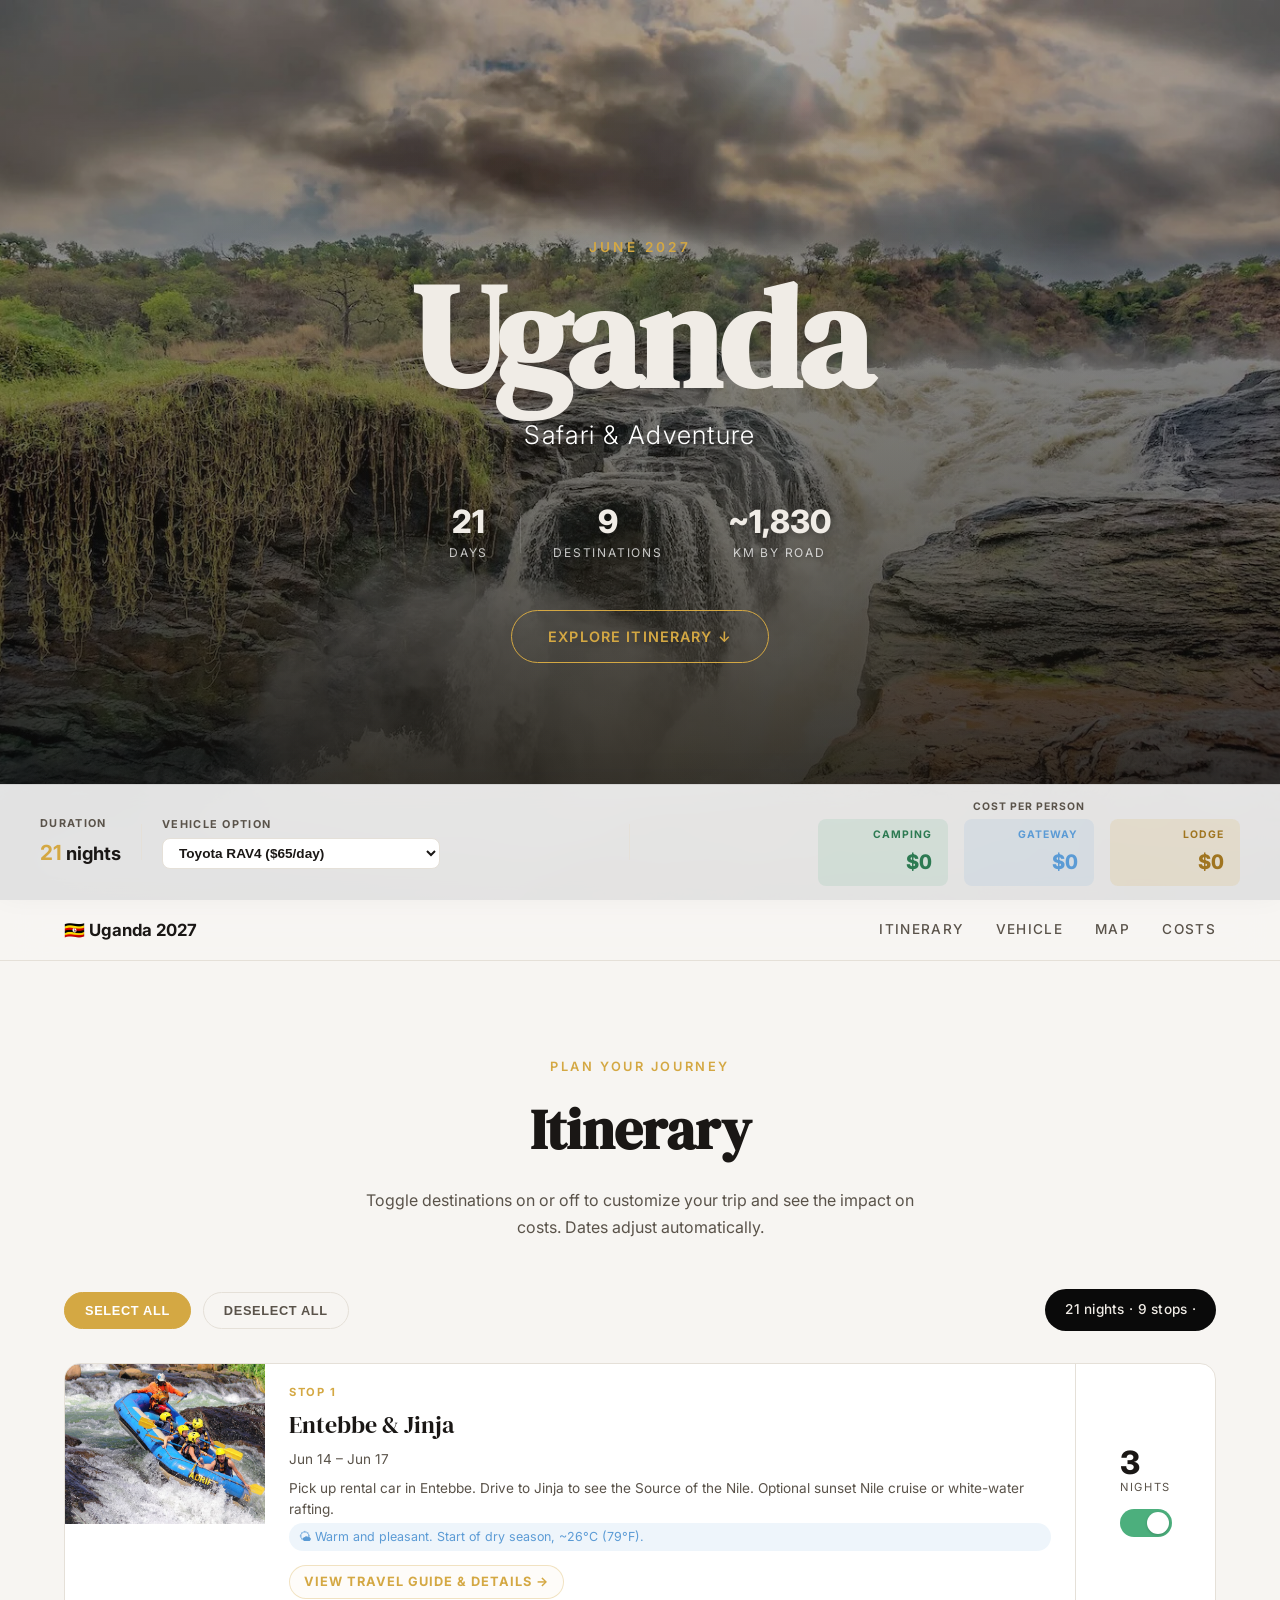
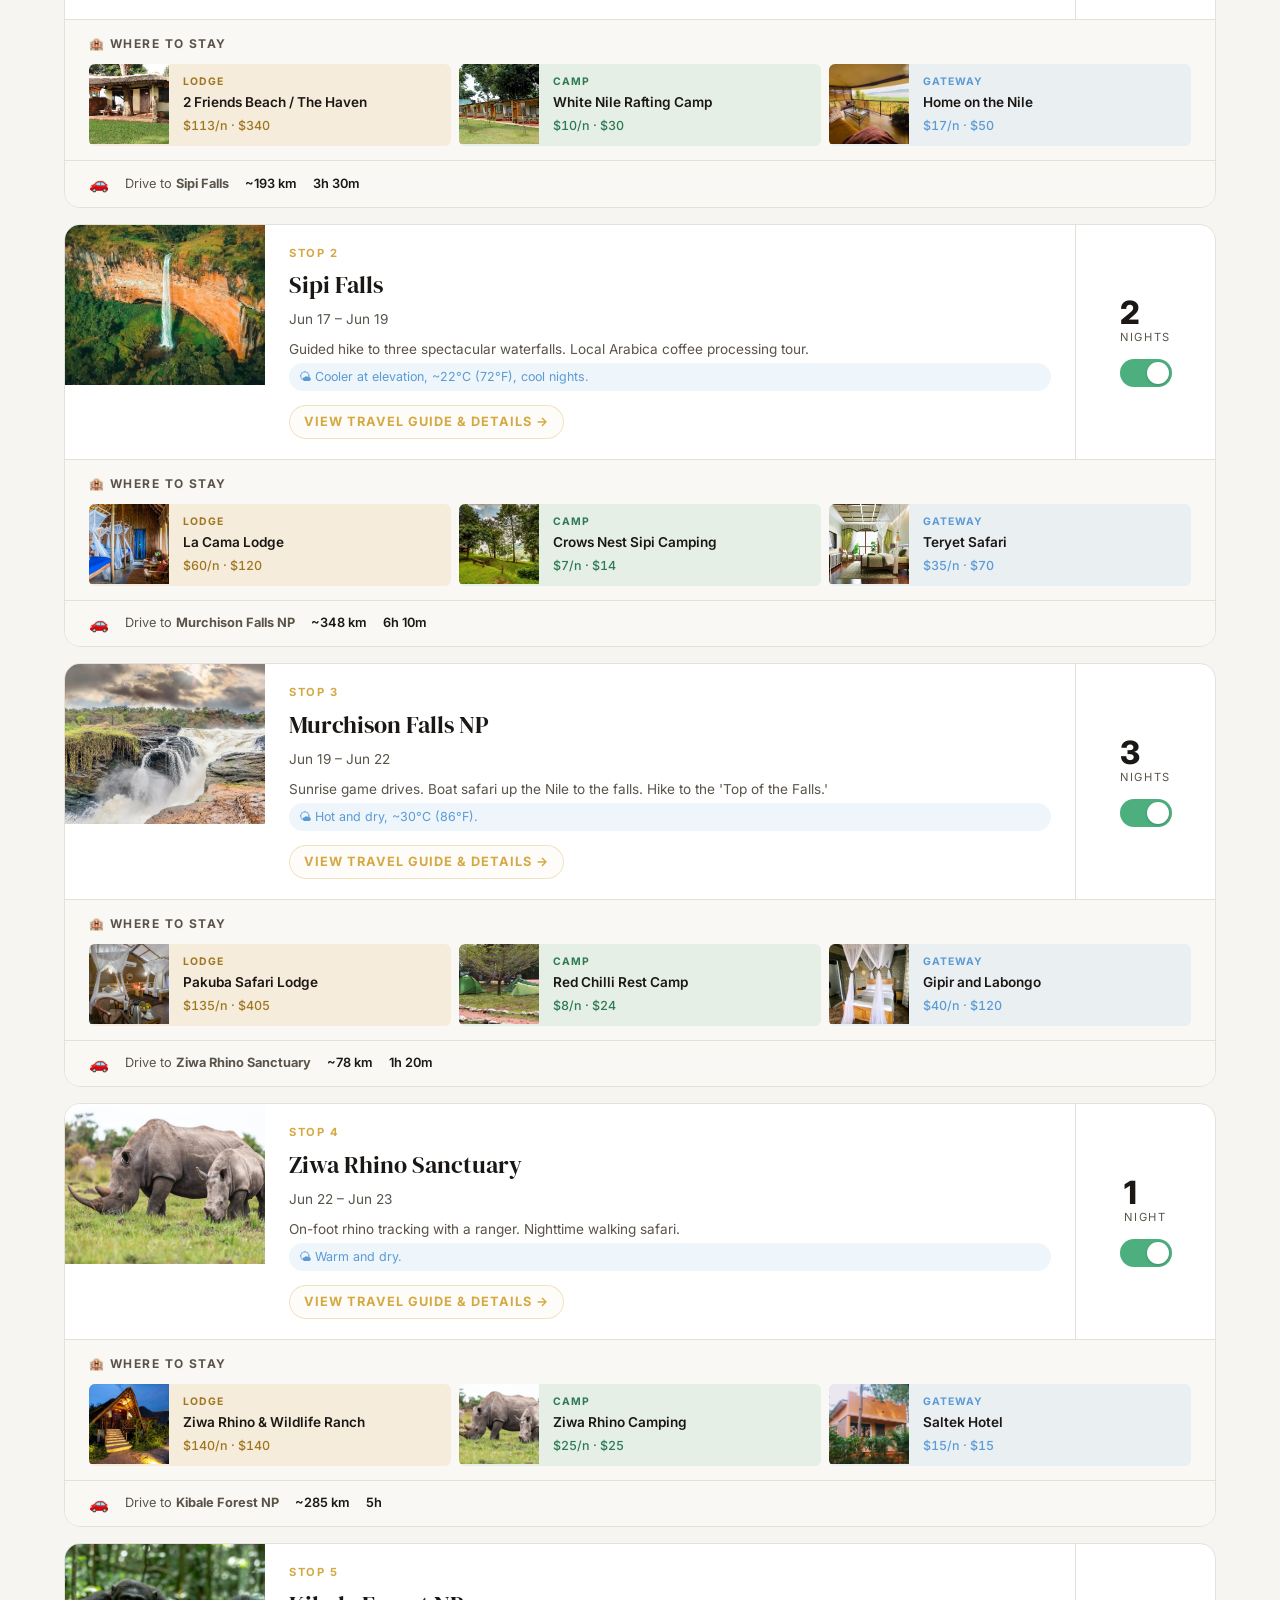
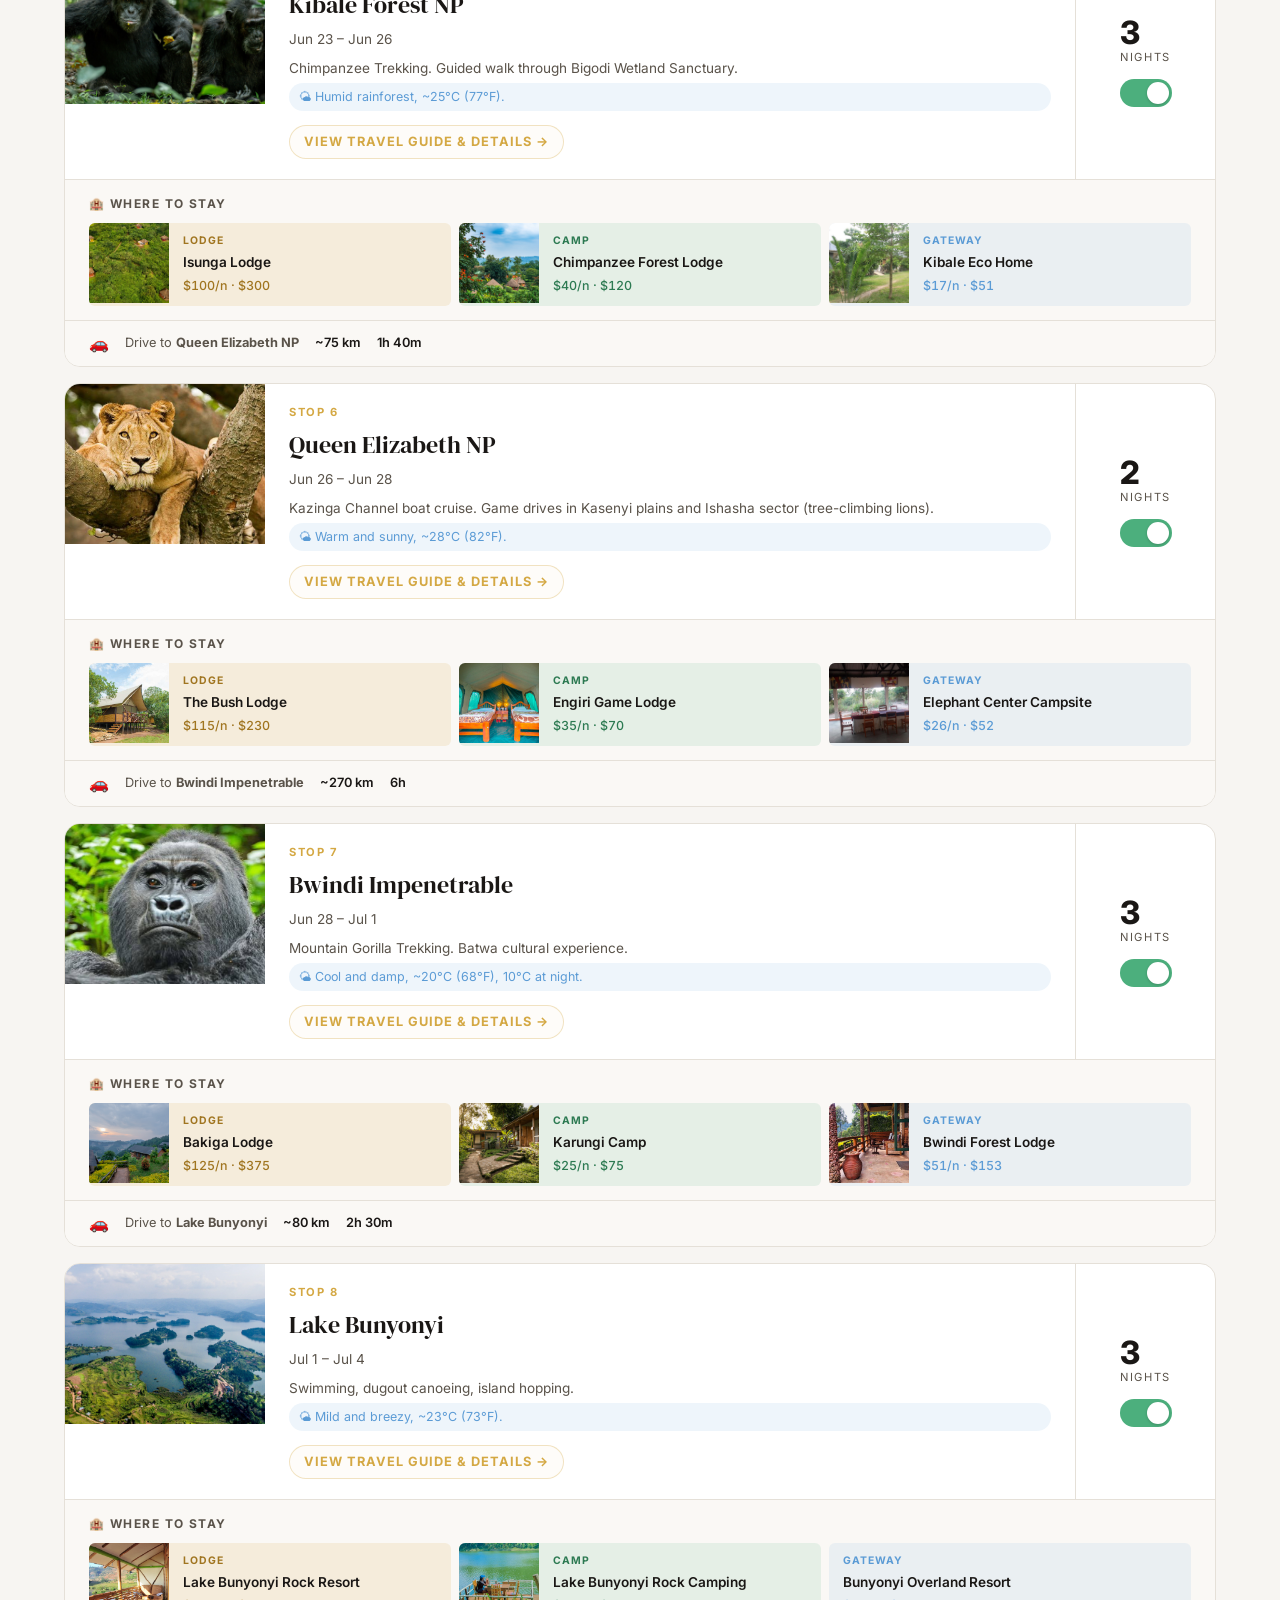
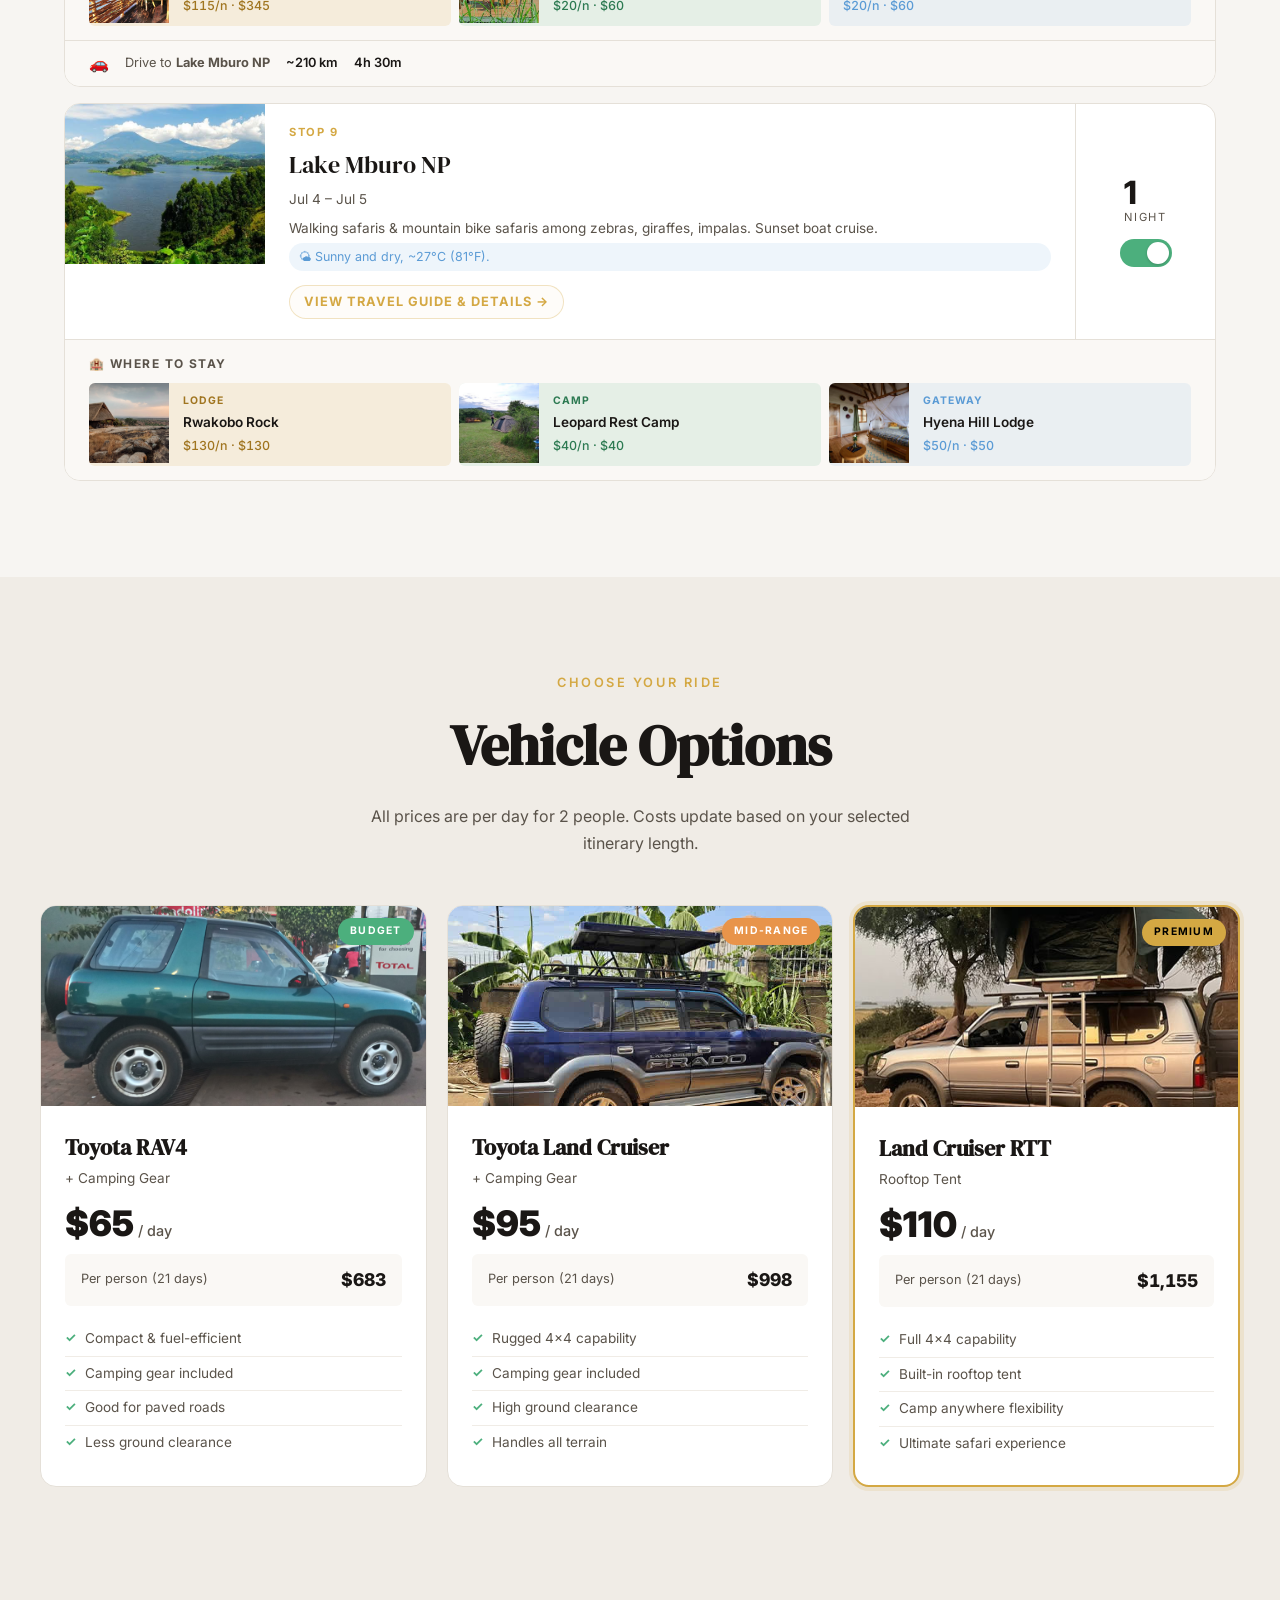
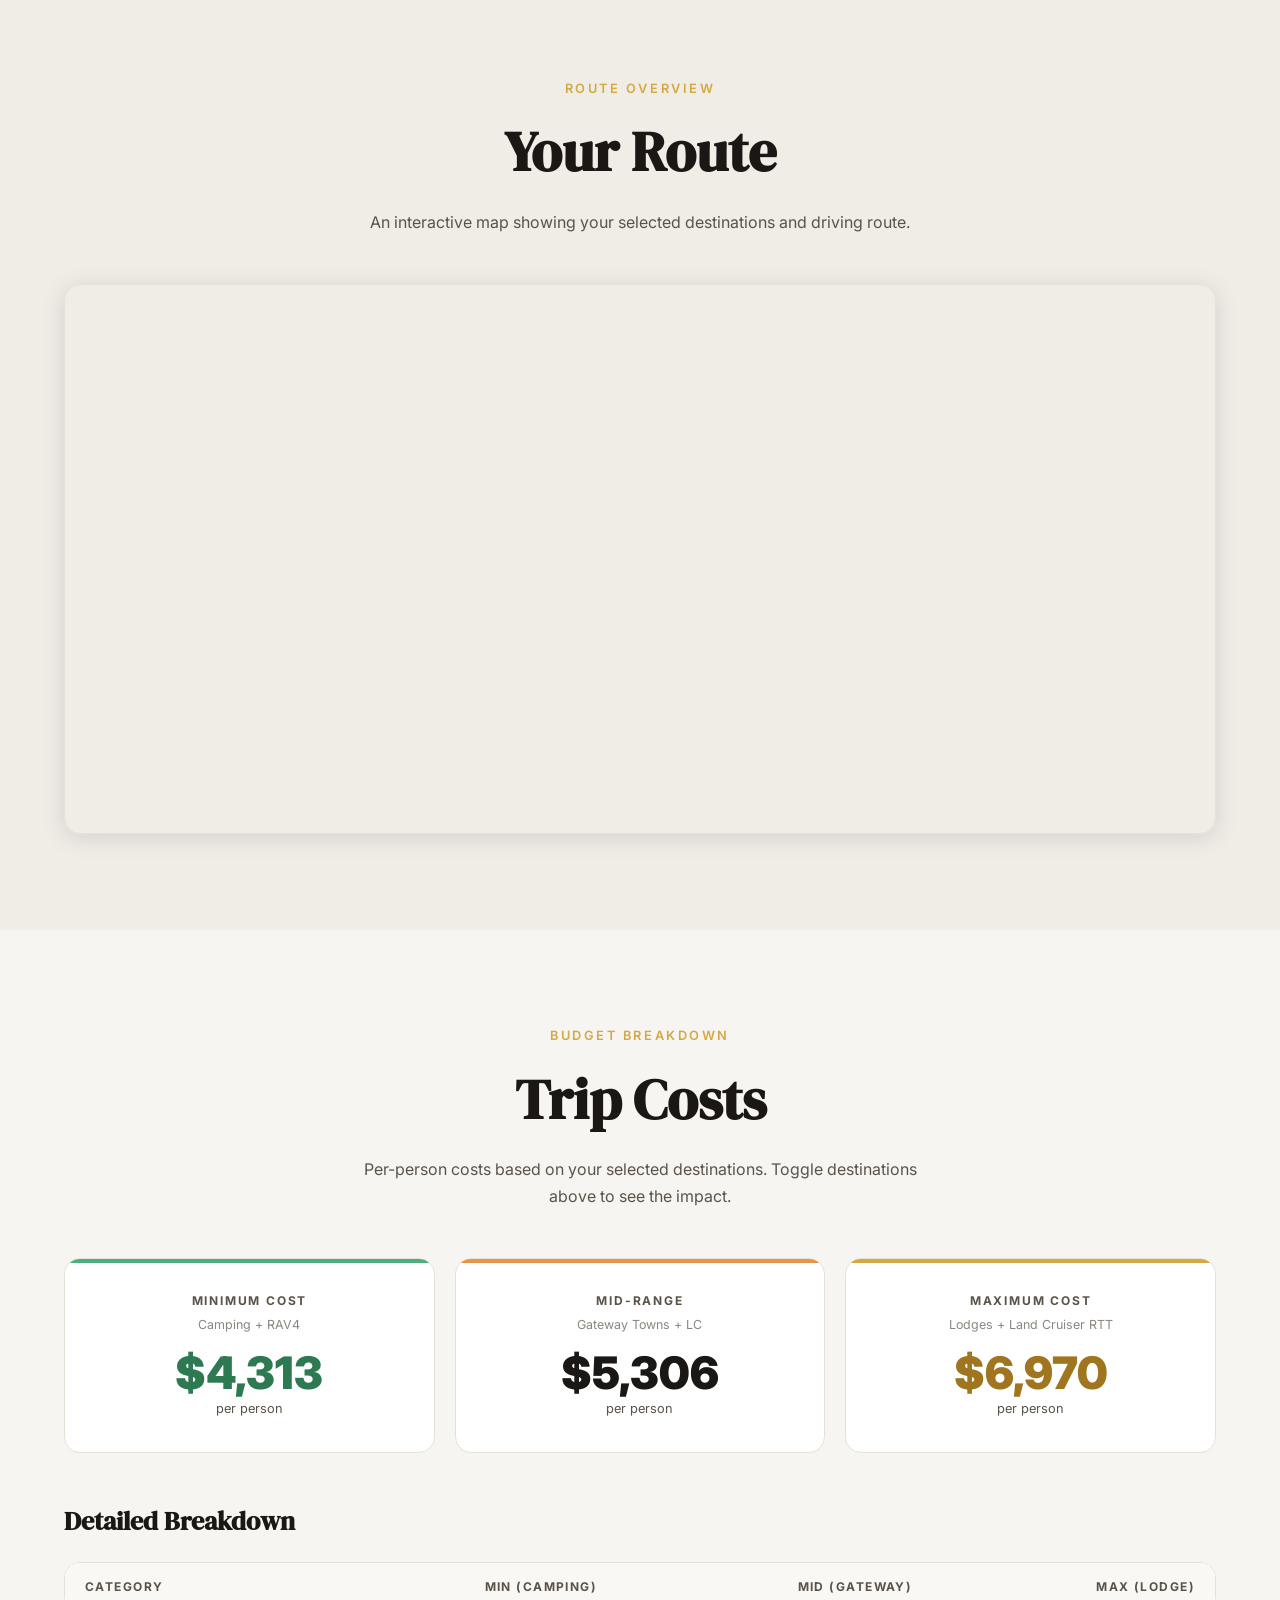
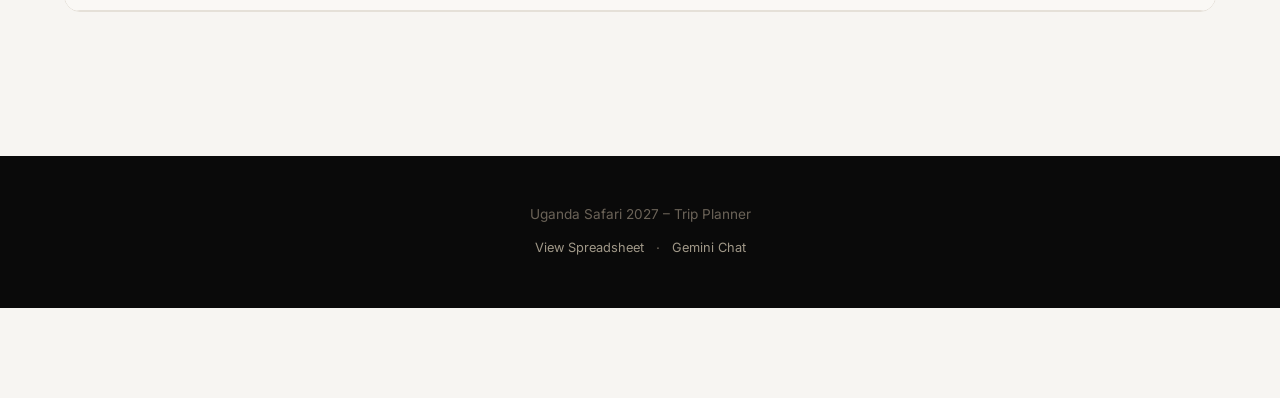
==== index.html @ e64cc7c9 "Initial commit of Uganda Safari Trip Planner website" ====
<!DOCTYPE html>
<html lang="en">
<head>
    <meta charset="UTF-8">
    <meta name="viewport" content="width=device-width, initial-scale=1.0">
    <title>Uganda Safari 2027 – Trip Planner</title>
    <meta name="description" content="Interactive Uganda safari trip planner for June 2027. Plan your itinerary, compare costs, and explore accommodation options.">
    <link rel="preconnect" href="https://fonts.googleapis.com">
    <link rel="preconnect" href="https://fonts.gstatic.com" crossorigin>
    <link href="https://fonts.googleapis.com/css2?family=Inter:wght@300;400;500;600;700;800;900&family=DM+Serif+Display&display=swap" rel="stylesheet">
    <link rel="stylesheet" href="https://unpkg.com/leaflet@1.9.4/dist/leaflet.css" />
    <script src="https://unpkg.com/leaflet@1.9.4/dist/leaflet.js"></script>
    <link rel="stylesheet" href="styles.css">
</head>
<body>
    <!-- Hero Section -->
    <header id="hero">
        <div class="hero-overlay"></div>
        <div class="hero-content">
            <p class="hero-label">June 2027</p>
            <h1 class="hero-title">Uganda</h1>
            <p class="hero-subtitle">Safari & Adventure</p>
            <div class="hero-stats">
                <div class="hero-stat">
                    <span class="hero-stat-number" id="hero-days">21</span>
                    <span class="hero-stat-label">Days</span>
                </div>
                <div class="hero-stat-divider"></div>
                <div class="hero-stat">
                    <span class="hero-stat-number" id="hero-stops">9</span>
                    <span class="hero-stat-label">Destinations</span>
                </div>
                <div class="hero-stat-divider"></div>
                <div class="hero-stat">
                    <span class="hero-stat-number">~1,830</span>
                    <span class="hero-stat-label">km by Road</span>
                </div>
            </div>
            <a href="#itinerary" class="hero-cta">Explore Itinerary ↓</a>
        </div>
    </header>

    <!-- Navigation -->
    <nav id="main-nav">
        <div class="nav-inner">
            <div class="nav-brand">🇺🇬 Uganda 2027</div>
            <div class="nav-links">
                <a href="#itinerary" class="nav-link">Itinerary</a>
                <a href="#vehicles" class="nav-link">Vehicle</a>
                <a href="#map-section" class="nav-link">Map</a>
                <a href="#costs" class="nav-link">Costs</a>
            </div>
        </div>
    </nav>

    <!-- Itinerary Section -->
    <section id="itinerary" class="section">
        <div class="section-header">
            <p class="section-label">Plan Your Journey</p>
            <h2 class="section-title">Itinerary</h2>
            <p class="section-desc">Toggle destinations on or off to customize your trip and see the impact on costs. Dates adjust automatically.</p>
        </div>

        <div class="itinerary-controls">
            <button id="btn-select-all" class="control-btn" onclick="selectAll()">Select All</button>
            <button id="btn-deselect-all" class="control-btn control-btn-outline" onclick="deselectAll()">Deselect All</button>
            <div class="trip-summary-pill">
                <span id="summary-nights">21</span> nights · <span id="summary-stops">9</span> stops · <span id="summary-dates"></span>
            </div>
        </div>

        <div id="itinerary-cards" class="itinerary-grid"></div>
    </section>

    <!-- Vehicle Options Section -->
    <section id="vehicles" class="section section-alt">
        <div class="section-header">
            <p class="section-label">Choose Your Ride</p>
            <h2 class="section-title">Vehicle Options</h2>
            <p class="section-desc">All prices are per day for 2 people. Costs update based on your selected itinerary length.</p>
        </div>

        <div class="vehicle-grid">
            <div class="vehicle-card" id="vehicle-rav4">
                <div class="vehicle-img-wrap">
                    <img src="photos/Rav4.jpg" alt="Toyota RAV4" class="vehicle-img">
                    <span class="vehicle-badge vehicle-badge-budget">Budget</span>
                </div>
                <div class="vehicle-info">
                    <h3 class="vehicle-name">Toyota RAV4</h3>
                    <p class="vehicle-subtitle">+ Camping Gear</p>
                    <div class="vehicle-rate">
                        <span class="vehicle-rate-amount">$65</span>
                        <span class="vehicle-rate-unit">/ day</span>
                    </div>
                    <div class="vehicle-total">
                        <span class="vehicle-total-label">Per person (<span class="vehicle-days">21</span> days)</span>
                        <span class="vehicle-total-amount" id="vehicle-rav4-total">$683</span>
                    </div>
                    <ul class="vehicle-features">
                        <li>Compact &amp; fuel-efficient</li>
                        <li>Camping gear included</li>
                        <li>Good for paved roads</li>
                        <li>Less ground clearance</li>
                    </ul>
                </div>
            </div>

            <div class="vehicle-card" id="vehicle-lc">
                <div class="vehicle-img-wrap">
                    <img src="photos/TZ-landcruiser.jpg" alt="Toyota Land Cruiser" class="vehicle-img">
                    <span class="vehicle-badge vehicle-badge-mid">Mid-Range</span>
                </div>
                <div class="vehicle-info">
                    <h3 class="vehicle-name">Toyota Land Cruiser</h3>
                    <p class="vehicle-subtitle">+ Camping Gear</p>
                    <div class="vehicle-rate">
                        <span class="vehicle-rate-amount">$95</span>
                        <span class="vehicle-rate-unit">/ day</span>
                    </div>
                    <div class="vehicle-total">
                        <span class="vehicle-total-label">Per person (<span class="vehicle-days">21</span> days)</span>
                        <span class="vehicle-total-amount" id="vehicle-lc-total">$998</span>
                    </div>
                    <ul class="vehicle-features">
                        <li>Rugged 4x4 capability</li>
                        <li>Camping gear included</li>
                        <li>High ground clearance</li>
                        <li>Handles all terrain</li>
                    </ul>
                </div>
            </div>

            <div class="vehicle-card vehicle-card-featured" id="vehicle-rtt">
                <div class="vehicle-img-wrap">
                    <img src="photos/landcruiser_rooftop_tent.jpg" alt="Land Cruiser with Rooftop Tent" class="vehicle-img">
                    <span class="vehicle-badge vehicle-badge-premium">Premium</span>
                </div>
                <div class="vehicle-info">
                    <h3 class="vehicle-name">Land Cruiser RTT</h3>
                    <p class="vehicle-subtitle">Rooftop Tent</p>
                    <div class="vehicle-rate">
                        <span class="vehicle-rate-amount">$110</span>
                        <span class="vehicle-rate-unit">/ day</span>
                    </div>
                    <div class="vehicle-total">
                        <span class="vehicle-total-label">Per person (<span class="vehicle-days">21</span> days)</span>
                        <span class="vehicle-total-amount" id="vehicle-rtt-total">$1,155</span>
                    </div>
                    <ul class="vehicle-features">
                        <li>Full 4x4 capability</li>
                        <li>Built-in rooftop tent</li>
                        <li>Camp anywhere flexibility</li>
                        <li>Ultimate safari experience</li>
                    </ul>
                </div>
            </div>
        </div>
    </section>

    <!-- Map Section -->
    <section id="map-section" class="section section-dark">
        <div class="section-header">
            <p class="section-label section-label-light">Route Overview</p>
            <h2 class="section-title section-title-light">Your Route</h2>
            <p class="section-desc section-desc-light">An interactive map showing your selected destinations and driving route.</p>
        </div>
        <div id="map-container">
            <div id="map"></div>
        </div>
    </section>

    <!-- Costs Section -->
    <section id="costs" class="section">
        <div class="section-header">
            <p class="section-label">Budget Breakdown</p>
            <h2 class="section-title">Trip Costs</h2>
            <p class="section-desc">Per-person costs based on your selected destinations. Toggle destinations above to see the impact.</p>
        </div>

        <div class="cost-cards-row">
            <div class="cost-card cost-card-min" id="cost-card-min">
                <div class="cost-card-label">Minimum Cost</div>
                <div class="cost-card-sublabel">Camping + RAV4</div>
                <div class="cost-card-amount" id="cost-min">$4,313</div>
                <div class="cost-card-per">per person</div>
            </div>
            <div class="cost-card cost-card-mid" id="cost-card-mid">
                <div class="cost-card-label">Mid-Range</div>
                <div class="cost-card-sublabel">Gateway Towns + LC</div>
                <div class="cost-card-amount" id="cost-mid">$5,306</div>
                <div class="cost-card-per">per person</div>
            </div>
            <div class="cost-card cost-card-max" id="cost-card-max">
                <div class="cost-card-label">Maximum Cost</div>
                <div class="cost-card-sublabel">Lodges + Land Cruiser RTT</div>
                <div class="cost-card-amount" id="cost-max">$6,970</div>
                <div class="cost-card-per">per person</div>
            </div>
        </div>

        <!-- Detailed Breakdown -->
        <div class="cost-breakdown">
            <h3 class="breakdown-title">Detailed Breakdown</h3>
            <div class="breakdown-table-wrap">
                <table class="breakdown-table" id="breakdown-table">
                    <thead>
                        <tr>
                            <th>Category</th>
                            <th>Min (Camping)</th>
                            <th>Mid (Gateway)</th>
                            <th>Max (Lodge)</th>
                        </tr>
                    </thead>
                    <tbody id="breakdown-body"></tbody>
                </table>
            </div>
        </div>

        <!-- Accommodation options are now shown inline within each itinerary card above -->
    </section>

    <!-- Footer -->
    <footer id="footer">
        <div class="footer-inner">
            <p>Uganda Safari 2027 – Trip Planner</p>
            <p class="footer-links">
                <a href="https://docs.google.com/spreadsheets/d/1TuGggRMyNC3-8AH932srAhKVGj83UOMVGsIv9P8YF_U/edit?gid=434951232#gid=434951232" target="_blank">View Spreadsheet</a>
                <span>·</span>
                <a href="https://gemini.google.com/share/8ef7a690a552" target="_blank">Gemini Chat</a>
            </p>
        </div>
    </footer>

    <!-- Sticky Bottom Ticker -->
    <div id="sticky-ticker" class="sticky-ticker">
        <div class="ticker-inner">
            <div class="ticker-group">
                <div class="ticker-item ticker-duration">
                    <span class="ticker-label">Duration</span>
                    <span class="ticker-value"><strong id="ticker-nights">21</strong> nights</span>
                </div>
                
                <div class="ticker-divider"></div>
                
                <div class="ticker-item ticker-vehicle">
                    <span class="ticker-label">Vehicle Option</span>
                    <select id="ticker-vehicle-select" class="ticker-select" onchange="handleTickerVehicleChange(this.value)">
                        <option value="rav4" selected>Toyota RAV4 ($65/day)</option>
                        <option value="lc">Toyota Land Cruiser ($95/day)</option>
                        <option value="rtt">Toyota Land Cruiser RTT ($110/day)</option>
                    </select>
                </div>
            </div>
            
            <div class="ticker-divider hide-mobile"></div>
            
            <div class="ticker-costs-container">
                <div class="ticker-costs-header">Cost per person</div>
                <div class="ticker-group ticker-costs-group">
                    <div class="ticker-cost-item ticker-camp">
                        <span class="ticker-cost-label">Camping</span>
                        <span class="ticker-cost-amount" id="ticker-cost-camp">$0</span>
                    </div>
                    <div class="ticker-cost-item ticker-gateway">
                        <span class="ticker-cost-label">Gateway</span>
                        <span class="ticker-cost-amount" id="ticker-cost-gateway">$0</span>
                    </div>
                    <div class="ticker-cost-item ticker-lodge">
                        <span class="ticker-cost-label">Lodge</span>
                        <span class="ticker-cost-amount" id="ticker-cost-lodge">$0</span>
                    </div>
                </div>
            </div>
        </div>
    </div>

    <script src="app.js"></script>
</body>
</html>
---- styles.css ----
/* ========================================
   DESIGN SYSTEM
   ======================================== */

:root {
    /* Palette */
    --bg: #0a0a0a;
    --bg-surface: #141414;
    --bg-card: #1a1a1a;
    --bg-card-hover: #222;
    --bg-light: #f7f5f2;
    --bg-section-alt: #faf9f7;

    --text-primary: #f0ece6;
    --text-secondary: #a09888;
    --text-muted: #6b6358;
    --text-dark: #1a1715;
    --text-dark-secondary: #5a534a;

    --accent: #d4a843;
    --accent-glow: rgba(212, 168, 67, 0.15);
    --accent-warm: #e8b94f;
    --green: #4caf7d;
    --green-soft: rgba(76, 175, 125, 0.12);
    --green-dark: #2d7a52;
    --orange: #e8944a;
    --orange-soft: rgba(232, 148, 74, 0.12);
    --red: #e06060;
    --red-soft: rgba(224, 96, 96, 0.12);
    --blue: #5b9bd5;
    --blue-soft: rgba(91, 155, 213, 0.1);

    --border: rgba(255,255,255,0.06);
    --border-light: #e5e0d8;

    --radius: 16px;
    --radius-sm: 10px;
    --radius-xs: 6px;

    --shadow: 0 4px 24px rgba(0,0,0,0.12);
    --shadow-lg: 0 12px 48px rgba(0,0,0,0.2);

    --font-sans: 'Inter', -apple-system, BlinkMacSystemFont, sans-serif;
    --font-serif: 'DM Serif Display', Georgia, serif;

    --transition: 0.25s cubic-bezier(0.4, 0, 0.2, 1);
}

/* ========================================
   RESET & BASE
   ======================================== */

*, *::before, *::after {
    box-sizing: border-box;
    margin: 0;
    padding: 0;
}

html {
    scroll-behavior: smooth;
    font-size: 16px;
}

body {
    font-family: var(--font-sans);
    background: var(--bg-light);
    color: var(--text-dark);
    line-height: 1.6;
    -webkit-font-smoothing: antialiased;
    overflow-x: hidden;
    padding-bottom: 90px;
}

a {
    color: var(--accent);
    text-decoration: none;
    transition: color var(--transition);
}
a:hover { color: var(--accent-warm); }

/* ========================================
   HERO
   ======================================== */

#hero {
    position: relative;
    height: 100vh;
    min-height: 600px;
    display: flex;
    align-items: center;
    justify-content: center;
    background: 
        linear-gradient(180deg, rgba(10,10,10,0.3) 0%, rgba(10,10,10,0.6) 60%, rgba(10,10,10,0.95) 100%),
        url('photos/murchison_falls.webp') center/cover no-repeat;
    overflow: hidden;
}

.hero-overlay {
    position: absolute;
    inset: 0;
    background: radial-gradient(ellipse at 50% 80%, rgba(212,168,67,0.08) 0%, transparent 70%);
}

.hero-content {
    position: relative;
    text-align: center;
    z-index: 2;
    padding: 0 24px;
    animation: fadeUp 1s ease-out;
}

.hero-label {
    font-size: 0.85rem;
    letter-spacing: 0.25em;
    text-transform: uppercase;
    color: var(--accent);
    font-weight: 600;
    margin-bottom: 12px;
}

.hero-title {
    font-family: var(--font-serif);
    font-size: clamp(4rem, 12vw, 9rem);
    color: var(--text-primary);
    line-height: 0.95;
    margin-bottom: 8px;
    letter-spacing: -0.02em;
}

.hero-subtitle {
    font-size: clamp(1.1rem, 3vw, 1.6rem);
    color: #ffffff;
    font-weight: 300;
    margin-bottom: 48px;
    letter-spacing: 0.05em;
    text-shadow: 0 2px 10px rgba(0, 0, 0, 0.4);
}

.hero-stats {
    display: flex;
    align-items: center;
    justify-content: center;
    gap: 32px;
    margin-bottom: 48px;
}

.hero-stat {
    display: flex;
    flex-direction: column;
    align-items: center;
}

.hero-stat-number {
    font-size: 2rem;
    font-weight: 800;
    color: var(--text-primary);
    line-height: 1.1;
    text-shadow: 0 2px 10px rgba(0, 0, 0, 0.4);
}

.hero-stat-label {
    font-size: 0.75rem;
    text-transform: uppercase;
    letter-spacing: 0.15em;
    color: rgba(255, 255, 255, 0.75);
    margin-top: 4px;
    text-shadow: 0 1px 5px rgba(0, 0, 0, 0.4);
}

.hero-stat-divider {
    width: 1px;
    height: 40px;
    background: rgba(255,255,255,0.12);
}

.hero-cta {
    display: inline-block;
    padding: 14px 36px;
    border: 1px solid var(--accent);
    color: var(--accent);
    font-weight: 600;
    font-size: 0.9rem;
    letter-spacing: 0.08em;
    text-transform: uppercase;
    border-radius: 100px;
    transition: all var(--transition);
}
.hero-cta:hover {
    background: var(--accent);
    color: var(--bg);
}

/* ========================================
   NAVIGATION
   ======================================== */

#main-nav {
    position: sticky;
    top: 0;
    z-index: 100;
    background: rgba(247, 245, 242, 0.85);
    backdrop-filter: blur(20px);
    -webkit-backdrop-filter: blur(20px);
    border-bottom: 1px solid var(--border-light);
}

.nav-inner {
    max-width: 1200px;
    margin: 0 auto;
    padding: 0 24px;
    height: 60px;
    display: flex;
    align-items: center;
    justify-content: space-between;
}

.nav-brand {
    font-weight: 700;
    font-size: 1.05rem;
    color: var(--text-dark);
}

.nav-links {
    display: flex;
    gap: 32px;
}

.nav-link {
    font-size: 0.85rem;
    font-weight: 500;
    color: var(--text-dark-secondary);
    text-transform: uppercase;
    letter-spacing: 0.1em;
    transition: color var(--transition);
}
.nav-link:hover { color: var(--text-dark); }

/* ========================================
   SECTIONS
   ======================================== */

.section {
    padding: 96px 24px;
    max-width: 1200px;
    margin: 0 auto;
}

.section-dark {
    background: #f0ece6;
    max-width: 100%;
    padding-left: 0;
    padding-right: 0;
}

.section-dark .section-header {
    padding: 0 24px;
    max-width: 1200px;
    margin: 0 auto 48px;
}

.section-header {
    text-align: center;
    margin-bottom: 48px;
}

.section-label {
    font-size: 0.8rem;
    letter-spacing: 0.2em;
    text-transform: uppercase;
    color: var(--accent);
    font-weight: 600;
    margin-bottom: 8px;
}

.section-label-light { color: var(--accent); }

.section-title {
    font-family: var(--font-serif);
    font-size: clamp(2.2rem, 5vw, 3.5rem);
    color: var(--text-dark);
    margin-bottom: 12px;
}

.section-title-light { color: var(--text-dark); }

.section-desc {
    font-size: 1rem;
    color: var(--text-dark-secondary);
    max-width: 560px;
    margin: 0 auto;
    line-height: 1.7;
}

.section-desc-light { color: var(--text-dark-secondary); }

/* ========================================
   ITINERARY CONTROLS
   ======================================== */

.itinerary-controls {
    display: flex;
    align-items: center;
    gap: 12px;
    margin-bottom: 32px;
    flex-wrap: wrap;
}

.control-btn {
    padding: 10px 20px;
    border-radius: 100px;
    font-size: 0.8rem;
    font-weight: 600;
    letter-spacing: 0.05em;
    text-transform: uppercase;
    cursor: pointer;
    transition: all var(--transition);
    border: 1px solid var(--accent);
    background: var(--accent);
    color: #fff;
}
.control-btn:hover {
    background: var(--accent-warm);
    border-color: var(--accent-warm);
}

.control-btn-outline {
    background: transparent;
    color: var(--text-dark-secondary);
    border-color: var(--border-light);
}
.control-btn-outline:hover {
    border-color: var(--accent);
    color: var(--accent);
    background: transparent;
}

.trip-summary-pill {
    margin-left: auto;
    background: var(--bg);
    color: var(--text-primary);
    padding: 10px 20px;
    border-radius: 100px;
    font-size: 0.85rem;
    font-weight: 500;
    letter-spacing: 0.02em;
}

/* ========================================
   ITINERARY CARDS
   ======================================== */

.itinerary-grid {
    display: flex;
    flex-direction: column;
    gap: 16px;
}

.itin-card {
    background: #fff;
    border: 1px solid var(--border-light);
    border-radius: var(--radius);
    overflow: hidden;
    transition: all var(--transition);
    position: relative;
    cursor: pointer;
}

.itin-card:hover {
    box-shadow: var(--shadow);
    transform: translateY(-2px);
}

.itin-card.disabled {
    opacity: 0.45;
    filter: grayscale(0.8);
    transform: none !important;
    box-shadow: none !important;
}

.itin-card.disabled .itin-toggle {
    background: #ccc;
}

.itin-card-main {
    display: grid;
    grid-template-columns: 200px 1fr auto;
    align-items: stretch;
    cursor: pointer;
}

.itin-image {
    width: 200px;
    height: 160px;
    object-fit: cover;
}

.itin-body {
    padding: 20px 24px;
    display: flex;
    flex-direction: column;
    justify-content: center;
}

.itin-stop-badge {
    font-size: 0.7rem;
    font-weight: 700;
    text-transform: uppercase;
    letter-spacing: 0.15em;
    color: var(--accent);
    margin-bottom: 4px;
}

.itin-name {
    font-family: var(--font-serif);
    font-size: 1.5rem;
    color: var(--text-dark);
    margin-bottom: 4px;
}

.itin-dates {
    font-size: 0.85rem;
    color: var(--text-dark-secondary);
    margin-bottom: 8px;
}

.itin-activities {
    font-size: 0.85rem;
    color: var(--text-dark-secondary);
    line-height: 1.5;
    display: -webkit-box;
    -webkit-line-clamp: 2;
    -webkit-box-orient: vertical;
    overflow: hidden;
}

.itin-right {
    display: flex;
    flex-direction: column;
    align-items: center;
    justify-content: center;
    padding: 20px 24px;
    gap: 12px;
    border-left: 1px solid var(--border-light);
    min-width: 140px;
}

.itin-nights {
    font-size: 2rem;
    font-weight: 800;
    color: var(--text-dark);
    line-height: 1;
}

.itin-nights-label {
    font-size: 0.7rem;
    text-transform: uppercase;
    letter-spacing: 0.15em;
    color: var(--text-dark-secondary);
}

.itin-toggle {
    width: 52px;
    height: 28px;
    border-radius: 100px;
    background: var(--green);
    border: none;
    cursor: pointer;
    position: relative;
    transition: background var(--transition);
    flex-shrink: 0;
}

.itin-toggle::after {
    content: '';
    position: absolute;
    width: 22px;
    height: 22px;
    border-radius: 50%;
    background: #fff;
    top: 3px;
    right: 3px;
    transition: transform var(--transition);
    box-shadow: 0 1px 3px rgba(0,0,0,0.2);
}

.itin-toggle.off {
    background: #ccc;
}

.itin-toggle.off::after {
    transform: translateX(-24px);
}

.itin-drive {
    display: flex;
    align-items: center;
    gap: 16px;
    padding: 10px 24px;
    background: #faf8f5;
    border-top: 1px solid var(--border-light);
    font-size: 0.8rem;
    color: var(--text-dark-secondary);
}

.itin-drive-icon {
    font-size: 1rem;
}

.itin-drive-detail {
    font-weight: 600;
    color: var(--text-dark);
}

/* Inline Accommodation */
.itin-accom {
    padding: 14px 24px;
    border-top: 1px solid var(--border-light);
    background: #faf8f5;
}

.itin-accom-title {
    font-size: 0.75rem;
    font-weight: 700;
    text-transform: uppercase;
    letter-spacing: 0.12em;
    color: var(--text-dark-secondary);
    margin-bottom: 10px;
}

.itin-accom-options {
    display: grid;
    grid-template-columns: repeat(3, 1fr);
    gap: 8px;
}

.itin-accom-opt {
    display: flex;
    flex-direction: row;
    align-items: stretch;
    border-radius: var(--radius-xs);
    text-decoration: none;
    transition: all var(--transition);
    cursor: pointer;
    overflow: hidden;
}

.itin-accom-opt:hover {
    transform: translateY(-1px);
    box-shadow: 0 2px 8px rgba(0,0,0,0.08);
}

.itin-accom-photo {
    width: 80px;
    height: 80px;
    object-fit: cover;
    flex-shrink: 0;
}

.itin-accom-info {
    display: flex;
    flex-direction: column;
    padding: 10px 14px;
    justify-content: center;
}

.itin-accom-lodge { background: var(--accent-glow); }
.itin-accom-camp { background: var(--green-soft); }
.itin-accom-gateway { background: var(--blue-soft); }

.itin-accom-type {
    font-size: 0.65rem;
    font-weight: 700;
    text-transform: uppercase;
    letter-spacing: 0.1em;
    margin-bottom: 4px;
}

.itin-accom-lodge .itin-accom-type { color: #a07520; }
.itin-accom-camp .itin-accom-type { color: var(--green-dark); }
.itin-accom-gateway .itin-accom-type { color: var(--blue); }

.itin-accom-name {
    font-size: 0.85rem;
    font-weight: 600;
    color: var(--text-dark);
    line-height: 1.3;
    margin-bottom: 4px;
}

.itin-accom-price {
    font-size: 0.78rem;
    font-weight: 500;
    font-variant-numeric: tabular-nums;
}

.itin-accom-lodge .itin-accom-price { color: #a07520; }
.itin-accom-camp .itin-accom-price { color: var(--green-dark); }
.itin-accom-gateway .itin-accom-price { color: var(--blue); }

/* Weather badge */
.itin-weather {
    font-size: 0.78rem;
    color: var(--blue);
    background: var(--blue-soft);
    padding: 4px 10px;
    border-radius: 100px;
    display: inline-block;
    margin-top: 4px;
}

/* ========================================
   VEHICLE OPTIONS
   ======================================== */

.section-alt {
    background: #f0ece6;
    max-width: 100%;
    padding-left: 24px;
    padding-right: 24px;
}

.section-alt .section-header {
    max-width: 1200px;
    margin: 0 auto 48px;
}

.vehicle-grid {
    display: grid;
    grid-template-columns: repeat(3, 1fr);
    gap: 20px;
    max-width: 1200px;
    margin: 0 auto;
}

.vehicle-card {
    background: #fff;
    border: 1px solid var(--border-light);
    border-radius: var(--radius);
    overflow: hidden;
    transition: all var(--transition);
}

.vehicle-card:hover {
    transform: translateY(-3px);
    box-shadow: var(--shadow-lg);
}

.vehicle-card-featured {
    border: 2px solid var(--accent);
    box-shadow: 0 0 0 4px var(--accent-glow);
}

.vehicle-img-wrap {
    position: relative;
    overflow: hidden;
}

.vehicle-img {
    width: 100%;
    height: 200px;
    object-fit: cover;
    display: block;
    transition: transform 0.4s ease;
}

.vehicle-card:hover .vehicle-img {
    transform: scale(1.03);
}

.vehicle-badge {
    position: absolute;
    top: 12px;
    right: 12px;
    padding: 5px 12px;
    border-radius: 100px;
    font-size: 0.65rem;
    font-weight: 700;
    text-transform: uppercase;
    letter-spacing: 0.12em;
}

.vehicle-badge-budget {
    background: var(--green);
    color: #fff;
}

.vehicle-badge-mid {
    background: var(--orange);
    color: #fff;
}

.vehicle-badge-premium {
    background: var(--accent);
    color: #000;
}

.vehicle-info {
    padding: 24px;
}

.vehicle-name {
    font-family: var(--font-serif);
    font-size: 1.4rem;
    color: var(--text-dark);
    margin-bottom: 2px;
}

.vehicle-subtitle {
    font-size: 0.85rem;
    color: var(--text-dark-secondary);
    margin-bottom: 16px;
}

.vehicle-rate {
    display: flex;
    align-items: baseline;
    gap: 4px;
    margin-bottom: 12px;
}

.vehicle-rate-amount {
    font-size: 2.2rem;
    font-weight: 900;
    color: var(--text-dark);
    line-height: 1;
}

.vehicle-rate-unit {
    font-size: 0.9rem;
    color: var(--text-dark-secondary);
    font-weight: 500;
}

.vehicle-total {
    display: flex;
    justify-content: space-between;
    align-items: center;
    padding: 12px 16px;
    background: #faf8f5;
    border-radius: var(--radius-xs);
    margin-bottom: 16px;
}

.vehicle-total-label {
    font-size: 0.8rem;
    color: var(--text-dark-secondary);
}

.vehicle-total-amount {
    font-size: 1.1rem;
    font-weight: 800;
    color: var(--text-dark);
    font-variant-numeric: tabular-nums;
}

.vehicle-features {
    list-style: none;
    padding: 0;
    margin: 0;
}

.vehicle-features li {
    font-size: 0.85rem;
    color: var(--text-dark-secondary);
    padding: 6px 0;
    border-bottom: 1px solid #f0ece6;
    padding-left: 20px;
    position: relative;
}

.vehicle-features li:last-child {
    border-bottom: none;
}

.vehicle-features li::before {
    content: '✓';
    position: absolute;
    left: 0;
    color: var(--green);
    font-weight: 700;
    font-size: 0.8rem;
}

/* ========================================
   MAP
   ======================================== */

#map-container {
    max-width: 1200px;
    margin: 0 auto;
    padding: 0 24px;
}

#map {
    width: 100%;
    height: 550px;
    border-radius: var(--radius);
    border: 1px solid var(--border-light);
    overflow: hidden;
    box-shadow: var(--shadow);
}

/* Custom map markers */
.custom-marker {
    background: var(--accent);
    color: #000;
    font-weight: 800;
    font-size: 0.75rem;
    width: 28px;
    height: 28px;
    border-radius: 50%;
    display: flex;
    align-items: center;
    justify-content: center;
    border: 2px solid #fff;
    box-shadow: 0 2px 8px rgba(0,0,0,0.25);
    font-family: var(--font-sans);
}

.custom-marker.marker-disabled {
    background: #bbb;
    opacity: 0.5;
}

/* ========================================
   COSTS
   ======================================== */

.cost-cards-row {
    display: grid;
    grid-template-columns: repeat(3, 1fr);
    gap: 20px;
    margin-bottom: 48px;
}

.cost-card {
    background: #fff;
    border: 1px solid var(--border-light);
    border-radius: var(--radius);
    padding: 32px 24px;
    text-align: center;
    position: relative;
    overflow: hidden;
    transition: all var(--transition);
}

.cost-card:hover {
    transform: translateY(-3px);
    box-shadow: var(--shadow);
}

.cost-card::before {
    content: '';
    position: absolute;
    top: 0;
    left: 0;
    right: 0;
    height: 4px;
}

.cost-card-min::before { background: var(--green); }
.cost-card-mid::before { background: var(--orange); }
.cost-card-max::before { background: var(--accent); }

.cost-card-label {
    font-size: 0.75rem;
    font-weight: 700;
    text-transform: uppercase;
    letter-spacing: 0.15em;
    color: var(--text-dark-secondary);
    margin-bottom: 4px;
}

.cost-card-sublabel {
    font-size: 0.78rem;
    color: var(--text-dark-secondary);
    margin-bottom: 16px;
    opacity: 0.7;
}

.cost-card-amount {
    font-size: 2.8rem;
    font-weight: 900;
    color: var(--text-dark);
    line-height: 1;
    margin-bottom: 4px;
}

.cost-card-min .cost-card-amount { color: var(--green-dark); }
.cost-card-max .cost-card-amount { color: #a07520; }

.cost-card-per {
    font-size: 0.8rem;
    color: var(--text-dark-secondary);
}

/* Breakdown Table */
.cost-breakdown {
    margin-bottom: 48px;
}

.breakdown-title {
    font-family: var(--font-serif);
    font-size: 1.6rem;
    color: var(--text-dark);
    margin-bottom: 20px;
}

.breakdown-table-wrap {
    overflow-x: auto;
    border-radius: var(--radius);
    border: 1px solid var(--border-light);
}

.breakdown-table {
    width: 100%;
    border-collapse: collapse;
    background: #fff;
}

.breakdown-table th {
    text-align: left;
    padding: 14px 20px;
    font-size: 0.75rem;
    text-transform: uppercase;
    letter-spacing: 0.12em;
    color: var(--text-dark-secondary);
    background: #faf8f5;
    border-bottom: 1px solid var(--border-light);
    font-weight: 700;
}

.breakdown-table td {
    padding: 14px 20px;
    font-size: 0.9rem;
    border-bottom: 1px solid #f0ece6;
    color: var(--text-dark);
}

.breakdown-table tr:last-child td {
    border-bottom: none;
    font-weight: 700;
    background: #faf8f5;
}

.breakdown-table td:not(:first-child) {
    font-variant-numeric: tabular-nums;
    text-align: right;
    font-weight: 600;
}

.breakdown-table th:not(:first-child) {
    text-align: right;
}

/* Accommodation Cards */
.accom-grid {
    display: grid;
    grid-template-columns: repeat(auto-fill, minmax(340px, 1fr));
    gap: 16px;
}

.accom-card {
    background: #fff;
    border: 1px solid var(--border-light);
    border-radius: var(--radius-sm);
    padding: 20px;
    transition: all var(--transition);
}

.accom-card:hover {
    box-shadow: var(--shadow);
}

.accom-card.accom-disabled {
    opacity: 0.35;
    filter: grayscale(1);
}

.accom-card-header {
    display: flex;
    align-items: center;
    justify-content: space-between;
    margin-bottom: 16px;
}

.accom-location {
    font-weight: 700;
    font-size: 1rem;
    color: var(--text-dark);
}

.accom-nights-badge {
    font-size: 0.7rem;
    font-weight: 700;
    text-transform: uppercase;
    letter-spacing: 0.1em;
    background: var(--accent-glow);
    color: #a07520;
    padding: 4px 10px;
    border-radius: 100px;
}

.accom-options {
    display: flex;
    flex-direction: column;
    gap: 10px;
}

.accom-option {
    display: flex;
    align-items: center;
    justify-content: space-between;
    padding: 10px 14px;
    border-radius: var(--radius-xs);
    font-size: 0.85rem;
}

.accom-option-lodge {
    background: var(--accent-glow);
}

.accom-option-camp {
    background: var(--green-soft);
}

.accom-option-gateway {
    background: var(--blue-soft);
}

.accom-option-name {
    font-weight: 500;
    color: var(--text-dark);
}

.accom-option-name a {
    color: inherit;
    text-decoration: underline;
    text-decoration-color: rgba(0,0,0,0.15);
    text-underline-offset: 2px;
    transition: all var(--transition);
}

.accom-option-name a:hover {
    color: var(--accent);
    text-decoration-color: var(--accent);
}

.accom-option-price {
    font-weight: 700;
    white-space: nowrap;
    margin-left: 12px;
}

.accom-option-lodge .accom-option-price { color: #a07520; }
.accom-option-camp .accom-option-price { color: var(--green-dark); }
.accom-option-gateway .accom-option-price { color: var(--blue); }

.accom-type-label {
    font-size: 0.65rem;
    font-weight: 700;
    text-transform: uppercase;
    letter-spacing: 0.12em;
    margin-right: 8px;
    flex-shrink: 0;
    width: 58px;
}

.accom-option-lodge .accom-type-label { color: #a07520; }
.accom-option-camp .accom-type-label { color: var(--green-dark); }
.accom-option-gateway .accom-type-label { color: var(--blue); }

/* ========================================
   FOOTER
   ======================================== */

#footer {
    background: var(--bg);
    padding: 48px 24px;
    text-align: center;
}

.footer-inner {
    max-width: 1200px;
    margin: 0 auto;
}

.footer-inner p {
    color: var(--text-muted);
    font-size: 0.85rem;
}

.footer-links {
    margin-top: 12px;
    display: flex;
    justify-content: center;
    gap: 12px;
}

.footer-links a {
    color: var(--text-secondary);
    font-size: 0.8rem;
}
.footer-links a:hover { color: var(--accent); }
.footer-links span { color: var(--text-muted); }

/* ========================================
   ANIMATIONS
   ======================================== */

@keyframes fadeUp {
    from {
        opacity: 0;
        transform: translateY(24px);
    }
    to {
        opacity: 1;
        transform: translateY(0);
    }
}

.animate-in {
    animation: fadeUp 0.5s ease-out both;
}

/* ========================================
   RESPONSIVE
   ======================================== */

@media (max-width: 900px) {
    .itin-card-main {
        grid-template-columns: 140px 1fr auto;
    }
    .itin-image {
        width: 140px;
        height: 140px;
    }
    .cost-cards-row {
        grid-template-columns: 1fr;
    }
    .vehicle-grid {
        grid-template-columns: 1fr;
    }
    .hero-stats {
        gap: 20px;
    }
}

@media (max-width: 640px) {
    .itin-card-main {
        grid-template-columns: 1fr;
    }
    .itin-image {
        width: 100%;
        height: 180px;
    }
    .itin-right {
        flex-direction: row;
        border-left: none;
        border-top: 1px solid var(--border-light);
        justify-content: space-between;
        min-width: unset;
    }
    .itin-body {
        padding: 16px 20px;
    }
    .itin-accom-options {
        grid-template-columns: 1fr;
    }
    .nav-links {
        gap: 20px;
    }
    .trip-summary-pill {
        margin-left: 0;
        width: 100%;
        text-align: center;
    }
    .accom-grid {
        grid-template-columns: 1fr;
    }
    #map { height: 400px; }
}

/* ========================================
   STICKY BOTTOM TICKER
   ======================================== */

.sticky-ticker {
    position: fixed;
    bottom: 0;
    left: 0;
    right: 0;
    background: rgba(255, 255, 255, 0.88);
    backdrop-filter: blur(12px);
    -webkit-backdrop-filter: blur(12px);
    border-top: 1px solid rgba(0, 0, 0, 0.08);
    box-shadow: 0 -8px 30px rgba(0, 0, 0, 0.06);
    z-index: 9999;
    padding: 14px 24px;
}

.ticker-inner {
    max-width: 1200px;
    margin: 0 auto;
    display: flex;
    align-items: center;
    justify-content: space-between;
    gap: 20px;
}

.ticker-group {
    display: flex;
    align-items: center;
    gap: 20px;
}

.ticker-item {
    display: flex;
    flex-direction: column;
}

.ticker-label {
    font-size: 0.68rem;
    font-weight: 700;
    text-transform: uppercase;
    letter-spacing: 0.12em;
    color: var(--text-dark-secondary);
    margin-bottom: 4px;
}

.ticker-value {
    font-size: 1.15rem;
    font-weight: 700;
    color: var(--text-dark);
}

.ticker-value strong {
    font-size: 1.3rem;
    color: var(--accent);
}

.ticker-select {
    padding: 6px 12px;
    border-radius: 8px;
    border: 1px solid var(--border-light);
    background: #fff;
    color: var(--text-dark);
    font-size: 0.85rem;
    font-weight: 600;
    outline: none;
    cursor: pointer;
    transition: border-color var(--transition);
}

.ticker-select:focus {
    border-color: var(--accent);
}

.ticker-divider {
    width: 1px;
    height: 36px;
    background: var(--border-light);
}

.ticker-costs-group {
    display: flex;
    gap: 16px;
}

.ticker-cost-item {
    display: flex;
    flex-direction: column;
    padding: 8px 16px;
    border-radius: 8px;
    min-width: 130px;
    text-align: right;
}

.ticker-camp { background: var(--green-soft); }
.ticker-gateway { background: var(--blue-soft); }
.ticker-lodge { background: var(--accent-glow); }

.ticker-cost-label {
    font-size: 0.65rem;
    font-weight: 700;
    text-transform: uppercase;
    letter-spacing: 0.1em;
    margin-bottom: 2px;
}

.ticker-camp .ticker-cost-label { color: var(--green-dark); }
.ticker-gateway .ticker-cost-label { color: var(--blue); }
.ticker-lodge .ticker-cost-label { color: #a07520; }

.ticker-cost-amount {
    font-size: 1.25rem;
    font-weight: 800;
    font-variant-numeric: tabular-nums;
}

.ticker-camp .ticker-cost-amount { color: var(--green-dark); }
.ticker-gateway .ticker-cost-amount { color: var(--blue); }
.ticker-lodge .ticker-cost-amount { color: #a07520; }

@media (max-width: 768px) {
    .ticker-inner {
        flex-direction: column;
        gap: 10px;
        align-items: stretch;
        padding: 4px 0;
    }
    .ticker-group {
        justify-content: space-between;
    }
    .ticker-costs-group {
        display: grid;
        grid-template-columns: repeat(3, 1fr);
        gap: 6px;
    }
    .ticker-cost-amount {
        font-size: 1rem;
    }
    .hide-mobile {
        display: none;
    }
    body {
        padding-bottom: 150px;
    }
}

/* ========================================
   DESTINATION DETAILS PAGE STYLES
   ======================================== */

.itin-guide-link-wrap {
    margin-top: 14px;
}

.btn-guide-link {
    display: inline-flex;
    align-items: center;
    font-size: 0.8rem;
    font-weight: 700;
    color: var(--accent);
    text-transform: uppercase;
    letter-spacing: 1px;
    transition: all var(--transition);
    border: 1px solid rgba(212, 168, 67, 0.3);
    padding: 6px 14px;
    border-radius: 30px;
    background: rgba(212, 168, 67, 0.03);
}

.btn-guide-link:hover {
    color: var(--text-primary);
    background: var(--accent);
    border-color: var(--accent);
    box-shadow: 0 4px 12px rgba(212, 168, 67, 0.2);
    transform: translateY(-1px);
}

/* Detail Page Layout */
.detail-body {
    background-color: var(--bg-light);
    color: var(--text-dark);
    padding-bottom: 40px !important; /* Overwrite general body padding */
}

.detail-nav {
    background: rgba(10, 10, 10, 0.95);
    backdrop-filter: blur(10px);
    border-bottom: 1px solid var(--border);
    position: sticky;
    top: 0;
    z-index: 100;
    padding: 15px 5%;
    display: flex;
    justify-content: space-between;
    align-items: center;
}

.detail-nav-back {
    color: var(--text-primary) !important;
    font-weight: 600;
    font-size: 0.9rem;
    display: flex;
    align-items: center;
    gap: 8px;
    transition: color var(--transition);
}

.detail-nav-back:hover {
    color: var(--accent) !important;
}

.detail-nav-logo {
    font-family: var(--font-serif);
    font-size: 1.2rem;
    color: var(--accent);
}

.detail-hero {
    position: relative;
    height: 45vh;
    min-height: 350px;
    display: flex;
    align-items: flex-end;
    background-size: cover;
    background-position: center;
    background-repeat: no-repeat;
}

.detail-hero::before {
    content: '';
    position: absolute;
    inset: 0;
    background: linear-gradient(180deg, rgba(0,0,0,0.2) 0%, rgba(0,0,0,0.85) 100%);
}

.detail-hero-content {
    position: relative;
    z-index: 2;
    padding: 40px 5%;
    width: 100%;
}

.detail-hero-title {
    font-family: var(--font-serif);
    font-size: 3rem;
    color: var(--text-primary);
    margin-bottom: 12px;
    line-height: 1.1;
    text-shadow: 0 2px 10px rgba(0,0,0,0.3);
}

.detail-meta-badges {
    display: flex;
    flex-wrap: wrap;
    gap: 10px;
    margin-top: 10px;
}

.detail-badge {
    background: rgba(255, 255, 255, 0.15);
    backdrop-filter: blur(5px);
    color: var(--text-primary);
    padding: 6px 12px;
    border-radius: 30px;
    font-size: 0.8rem;
    font-weight: 600;
    display: flex;
    align-items: center;
    gap: 6px;
    border: 1px solid rgba(255, 255, 255, 0.1);
}

.detail-badge-accent {
    background: rgba(212, 168, 67, 0.2);
    border-color: rgba(212, 168, 67, 0.3);
    color: var(--accent);
}

.detail-grid {
    max-width: 1200px;
    margin: 40px auto;
    padding: 0 20px;
    display: grid;
    grid-template-columns: 1.8fr 1.2fr;
    gap: 40px;
}

@media (max-width: 992px) {
    .detail-grid {
        grid-template-columns: 1fr;
        gap: 30px;
    }
    .detail-hero-title {
        font-size: 2.2rem;
    }
}

.detail-card {
    background: #ffffff;
    border-radius: var(--radius);
    padding: 30px;
    box-shadow: 0 4px 20px rgba(0,0,0,0.04);
    border: 1px solid var(--border-light);
    margin-bottom: 30px;
}

.detail-card-title {
    font-family: var(--font-serif);
    font-size: 1.8rem;
    color: var(--text-dark);
    margin-bottom: 20px;
    position: relative;
    padding-bottom: 10px;
}

.detail-card-title::after {
    content: '';
    position: absolute;
    bottom: 0;
    left: 0;
    width: 40px;
    height: 3px;
    background: var(--accent);
    border-radius: 2px;
}

.detail-desc-text {
    font-size: 1.05rem;
    line-height: 1.7;
    color: var(--text-dark-secondary);
    margin-bottom: 20px;
}

.detail-activity-item {
    display: flex;
    gap: 15px;
    align-items: flex-start;
    padding: 16px 0;
    border-bottom: 1px solid #f0ece6;
}

.detail-activity-item:last-child {
    border-bottom: none;
}

.detail-activity-icon {
    font-size: 1.5rem;
    background: var(--orange-soft);
    color: var(--orange);
    width: 42px;
    height: 42px;
    display: flex;
    align-items: center;
    justify-content: center;
    border-radius: 50%;
    flex-shrink: 0;
}

.detail-activity-desc {
    font-size: 0.95rem;
    color: var(--text-dark);
    line-height: 1.5;
}

/* Sidebar Accommodations styling */
.detail-accom-list {
    display: flex;
    flex-direction: column;
    gap: 20px;
}

.detail-accom-item {
    display: flex;
    flex-direction: column;
    border-radius: var(--radius);
    overflow: hidden;
    background: #ffffff;
    border: 1px solid var(--border-light);
    transition: transform var(--transition), box-shadow var(--transition);
}

.detail-accom-item:hover {
    transform: translateY(-2px);
    box-shadow: 0 6px 20px rgba(0,0,0,0.06);
}

.detail-accom-img {
    height: 180px;
    width: 100%;
    object-fit: cover;
}

.detail-accom-body {
    padding: 20px;
}

.detail-accom-badge {
    display: inline-block;
    font-size: 0.75rem;
    font-weight: 700;
    text-transform: uppercase;
    letter-spacing: 1px;
    padding: 4px 10px;
    border-radius: 4px;
    margin-bottom: 10px;
}

.detail-accom-badge-lodge {
    background: var(--orange-soft);
    color: var(--orange);
}

.detail-accom-badge-camp {
    background: var(--green-soft);
    color: var(--green-dark);
}

.detail-accom-badge-gateway {
    background: var(--blue-soft);
    color: var(--blue);
}

.detail-accom-name {
    font-size: 1.2rem;
    font-weight: 700;
    margin-bottom: 6px;
    color: var(--text-dark);
}

.detail-accom-price {
    font-size: 0.95rem;
    font-weight: 600;
    color: var(--text-dark-secondary);
    margin-bottom: 15px;
}

.detail-accom-link {
    display: inline-flex;
    align-items: center;
    justify-content: center;
    width: 100%;
    padding: 10px;
    background: var(--bg-light);
    border: 1px solid var(--border-light);
    color: var(--text-dark);
    font-weight: 600;
    font-size: 0.85rem;
    border-radius: var(--radius-sm);
    text-align: center;
    transition: all var(--transition);
}

.detail-accom-link:hover {
    background: var(--accent) !important;
    border-color: var(--accent) !important;
    color: var(--text-primary) !important;
}

.detail-fact-row {
    display: flex;
    justify-content: space-between;
    padding: 10px 0;
    border-bottom: 1px solid #f0ece6;
    font-size: 0.95rem;
}

.detail-fact-row:last-child {
    border-bottom: none;
}

.detail-fact-label {
    font-weight: 600;
    color: var(--text-dark-secondary);
}

.detail-fact-val {
    color: var(--text-dark);
    text-align: right;
}

.ticker-costs-container {
    display: flex;
    flex-direction: column;
    align-items: center;
    gap: 4px;
}

.ticker-costs-header {
    font-size: 0.65rem;
    font-weight: 700;
    text-transform: uppercase;
    letter-spacing: 1px;
    color: var(--text-dark-secondary);
}

@media (max-width: 768px) {
    .ticker-costs-container {
        align-items: stretch;
    }
}

.detail-map {
    height: 250px;
    border-radius: var(--radius-sm);
    border: 1px solid var(--border-light);
    margin-top: 20px;
    z-index: 1;
}
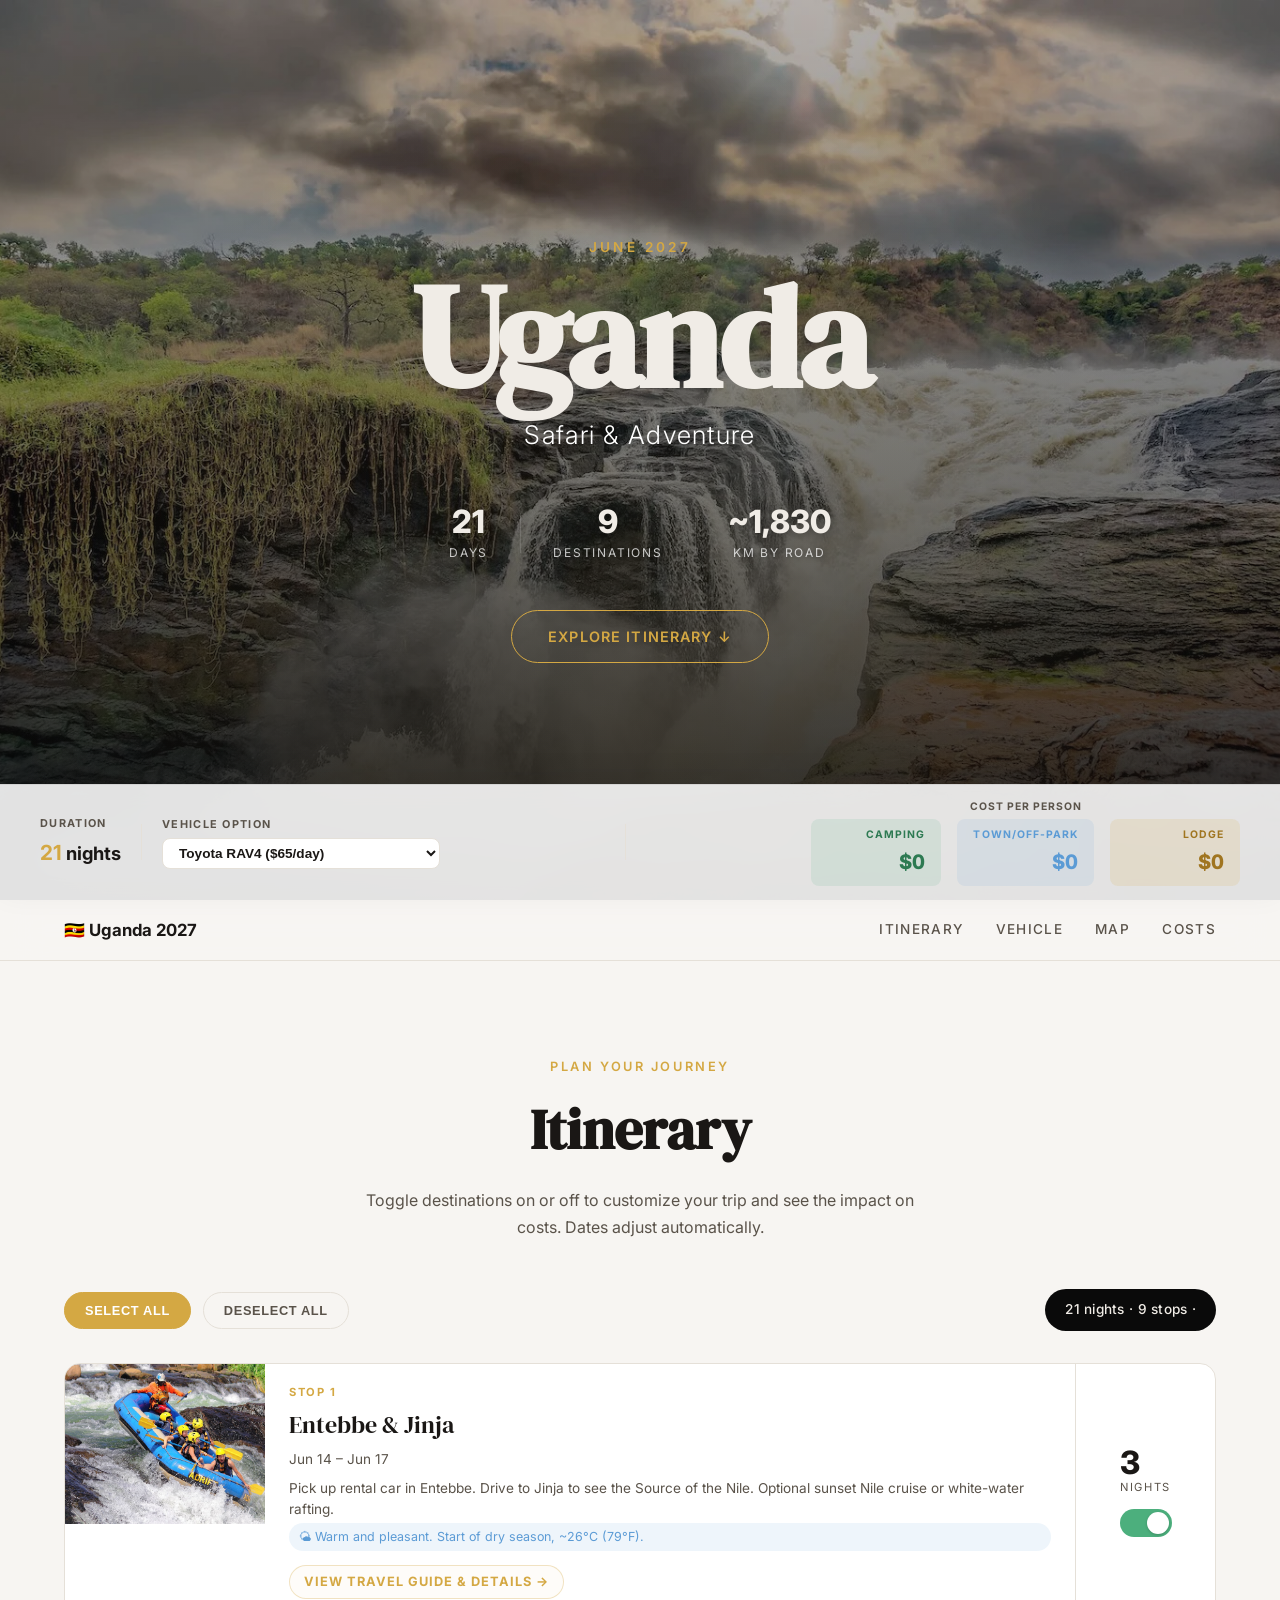
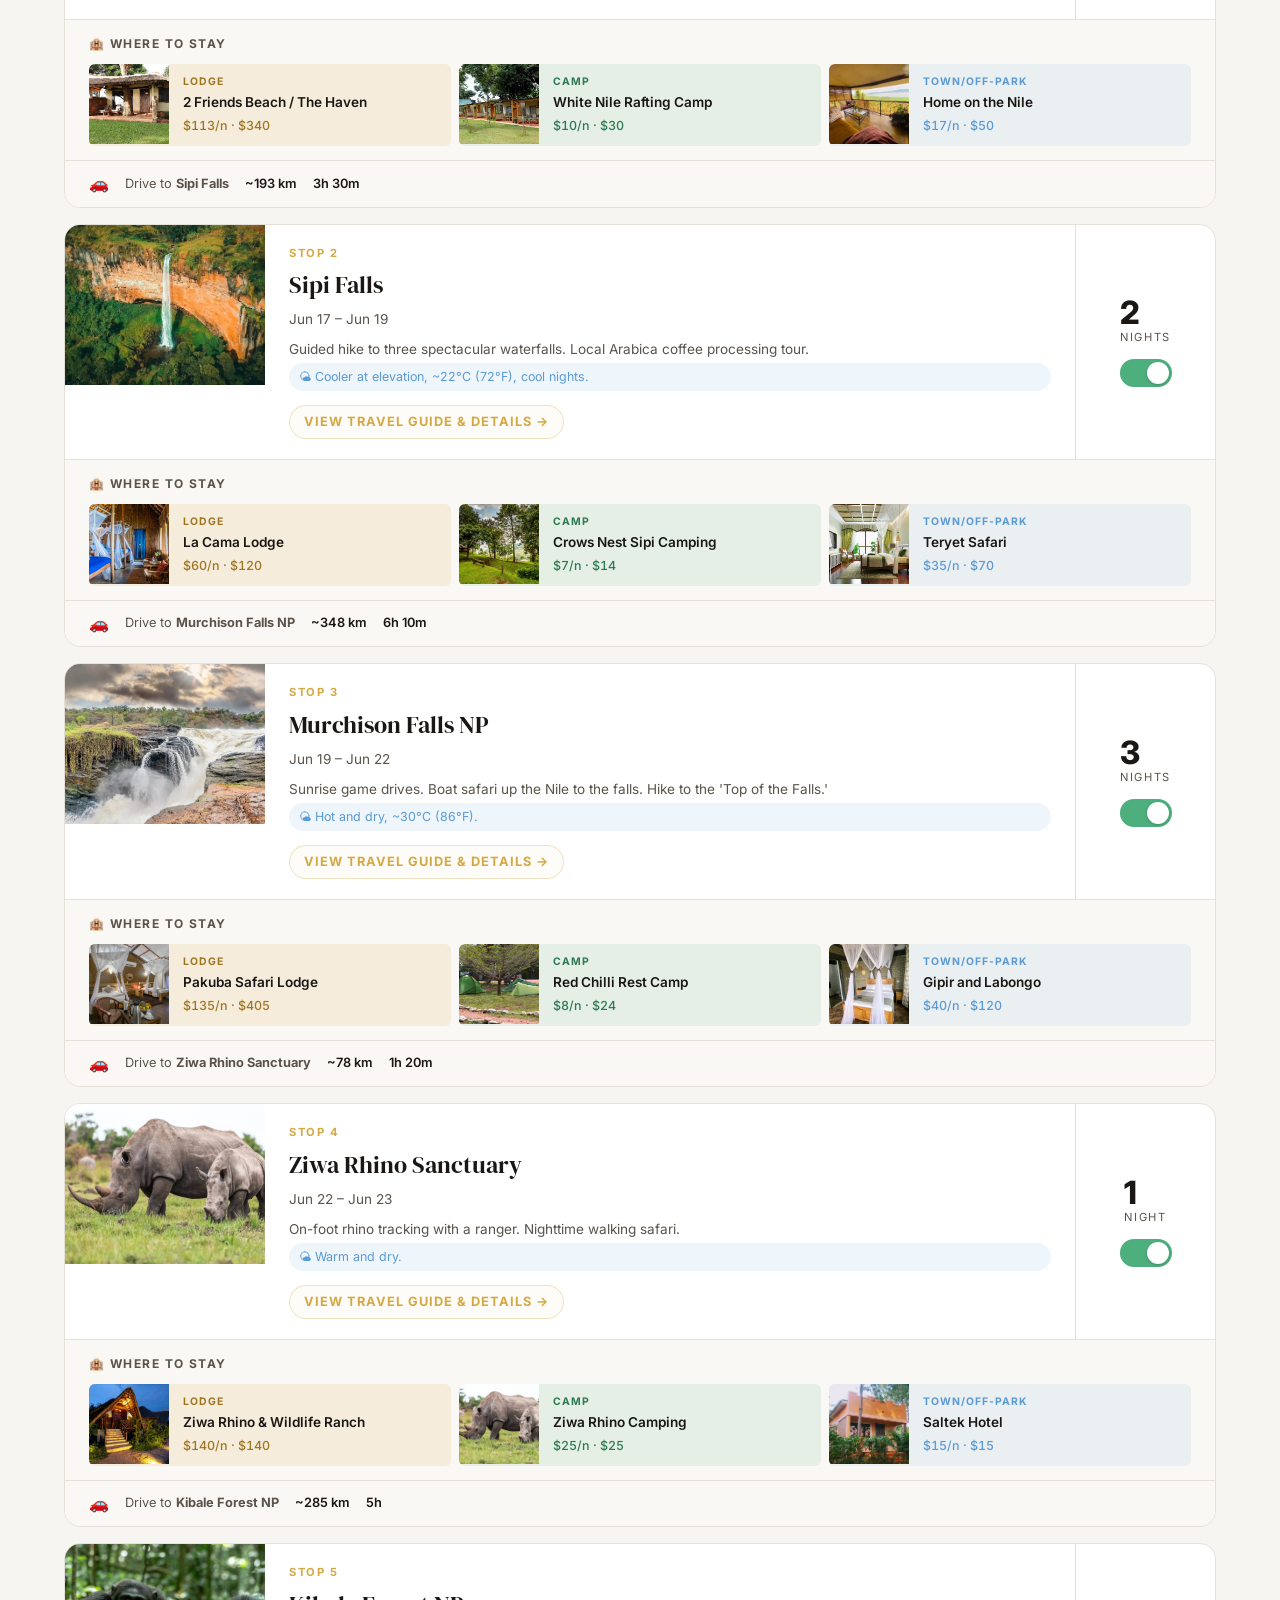
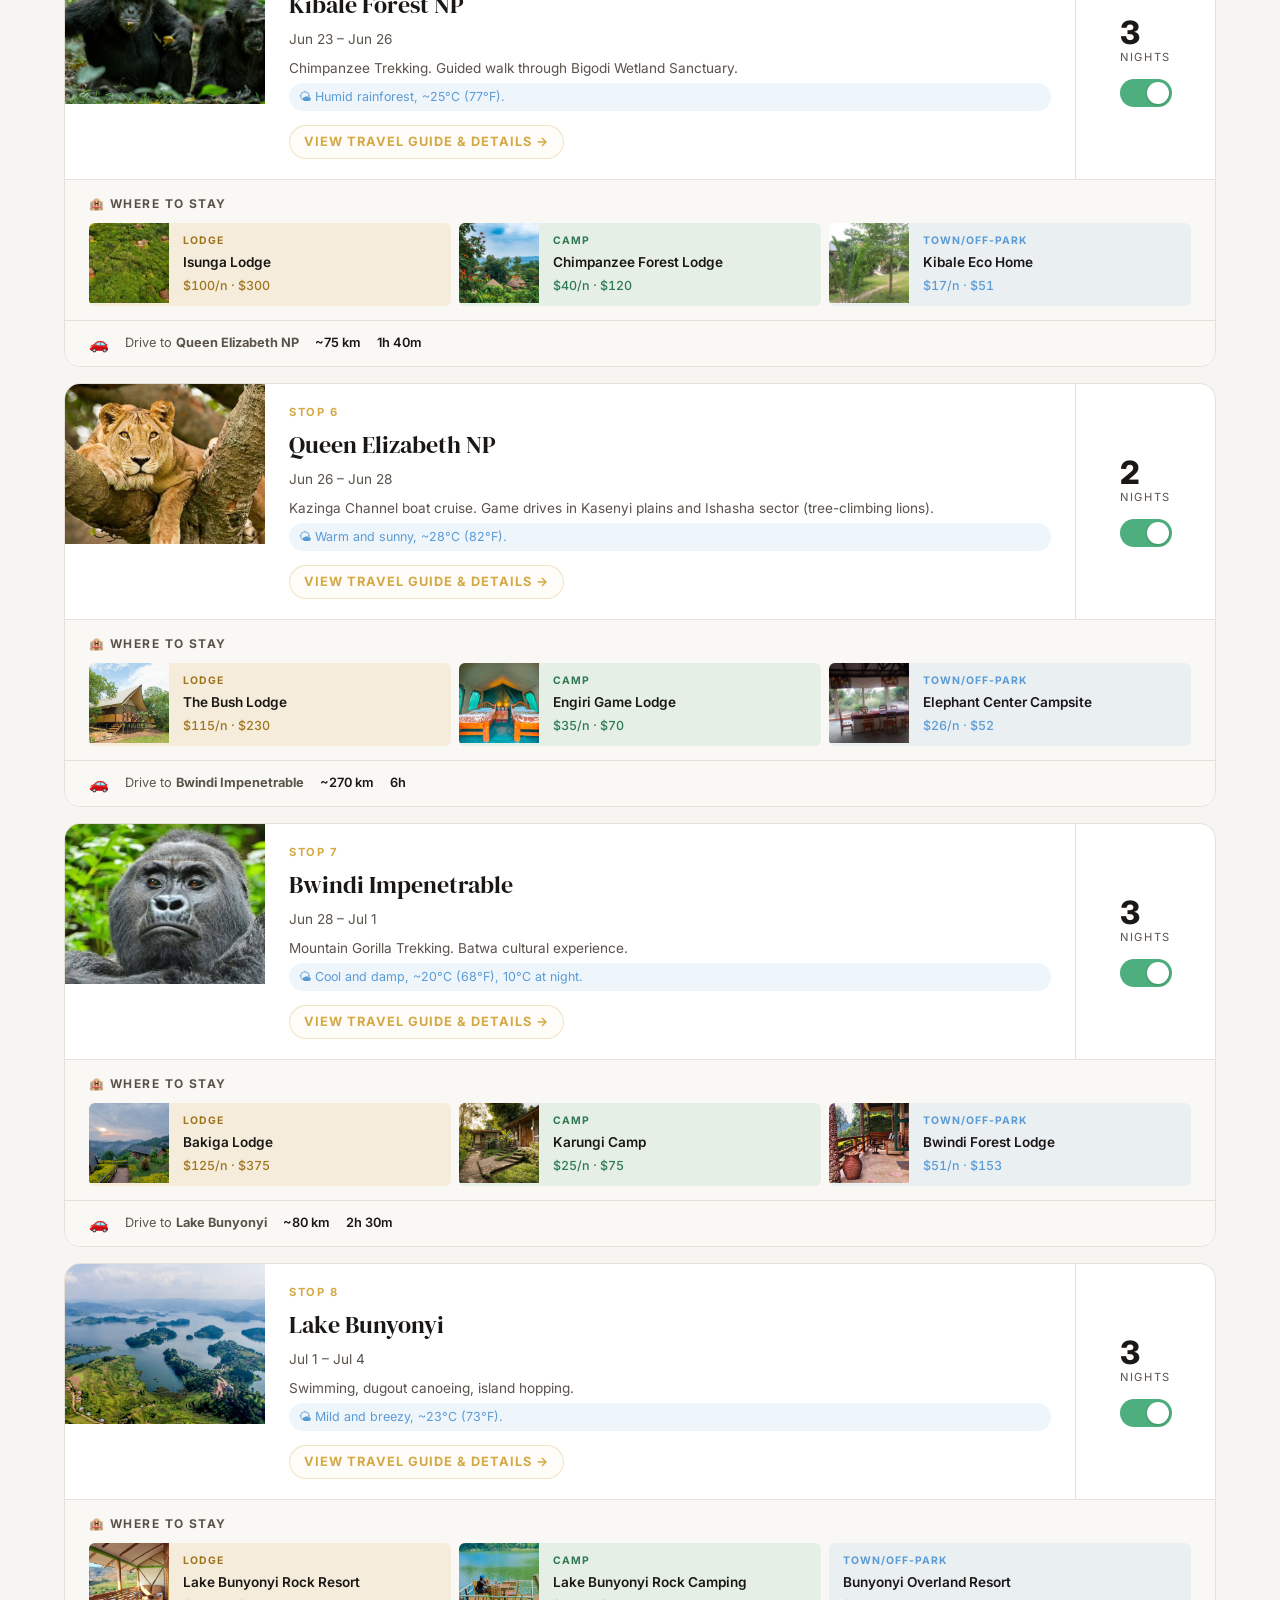
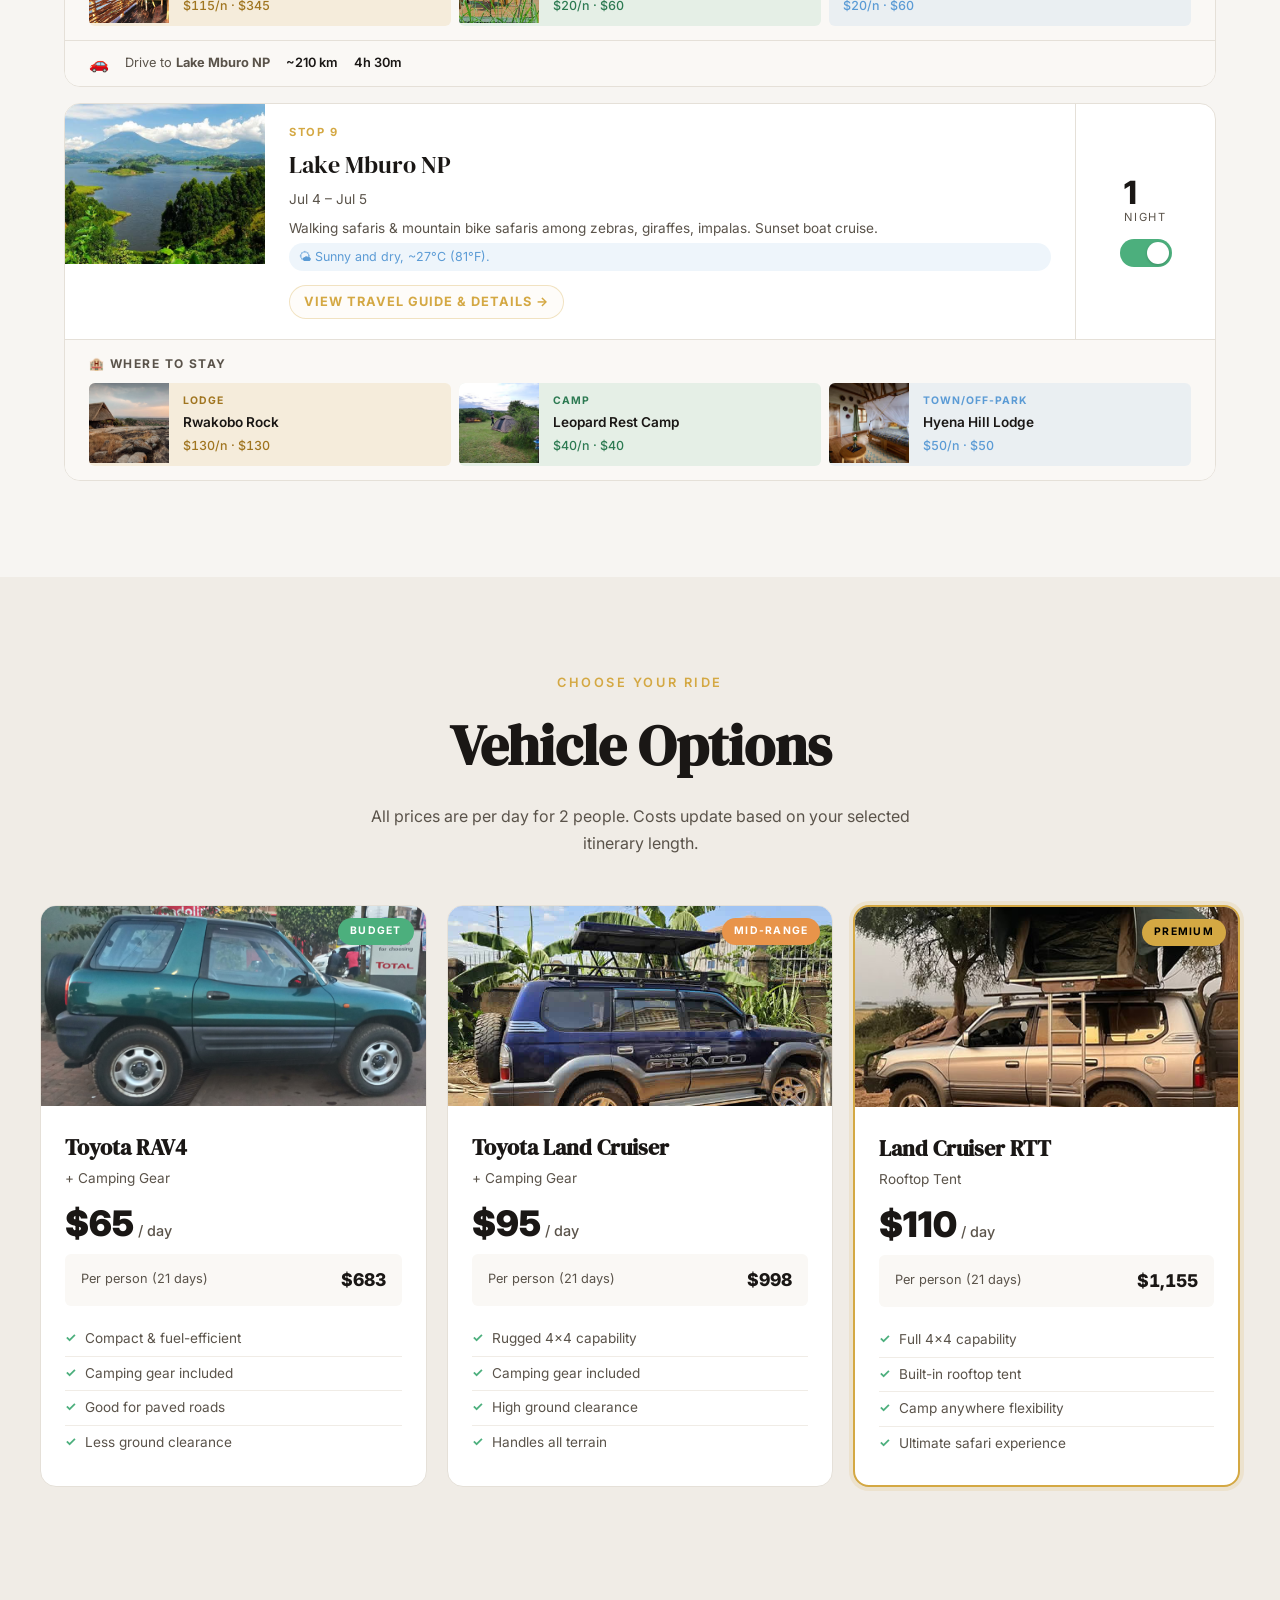
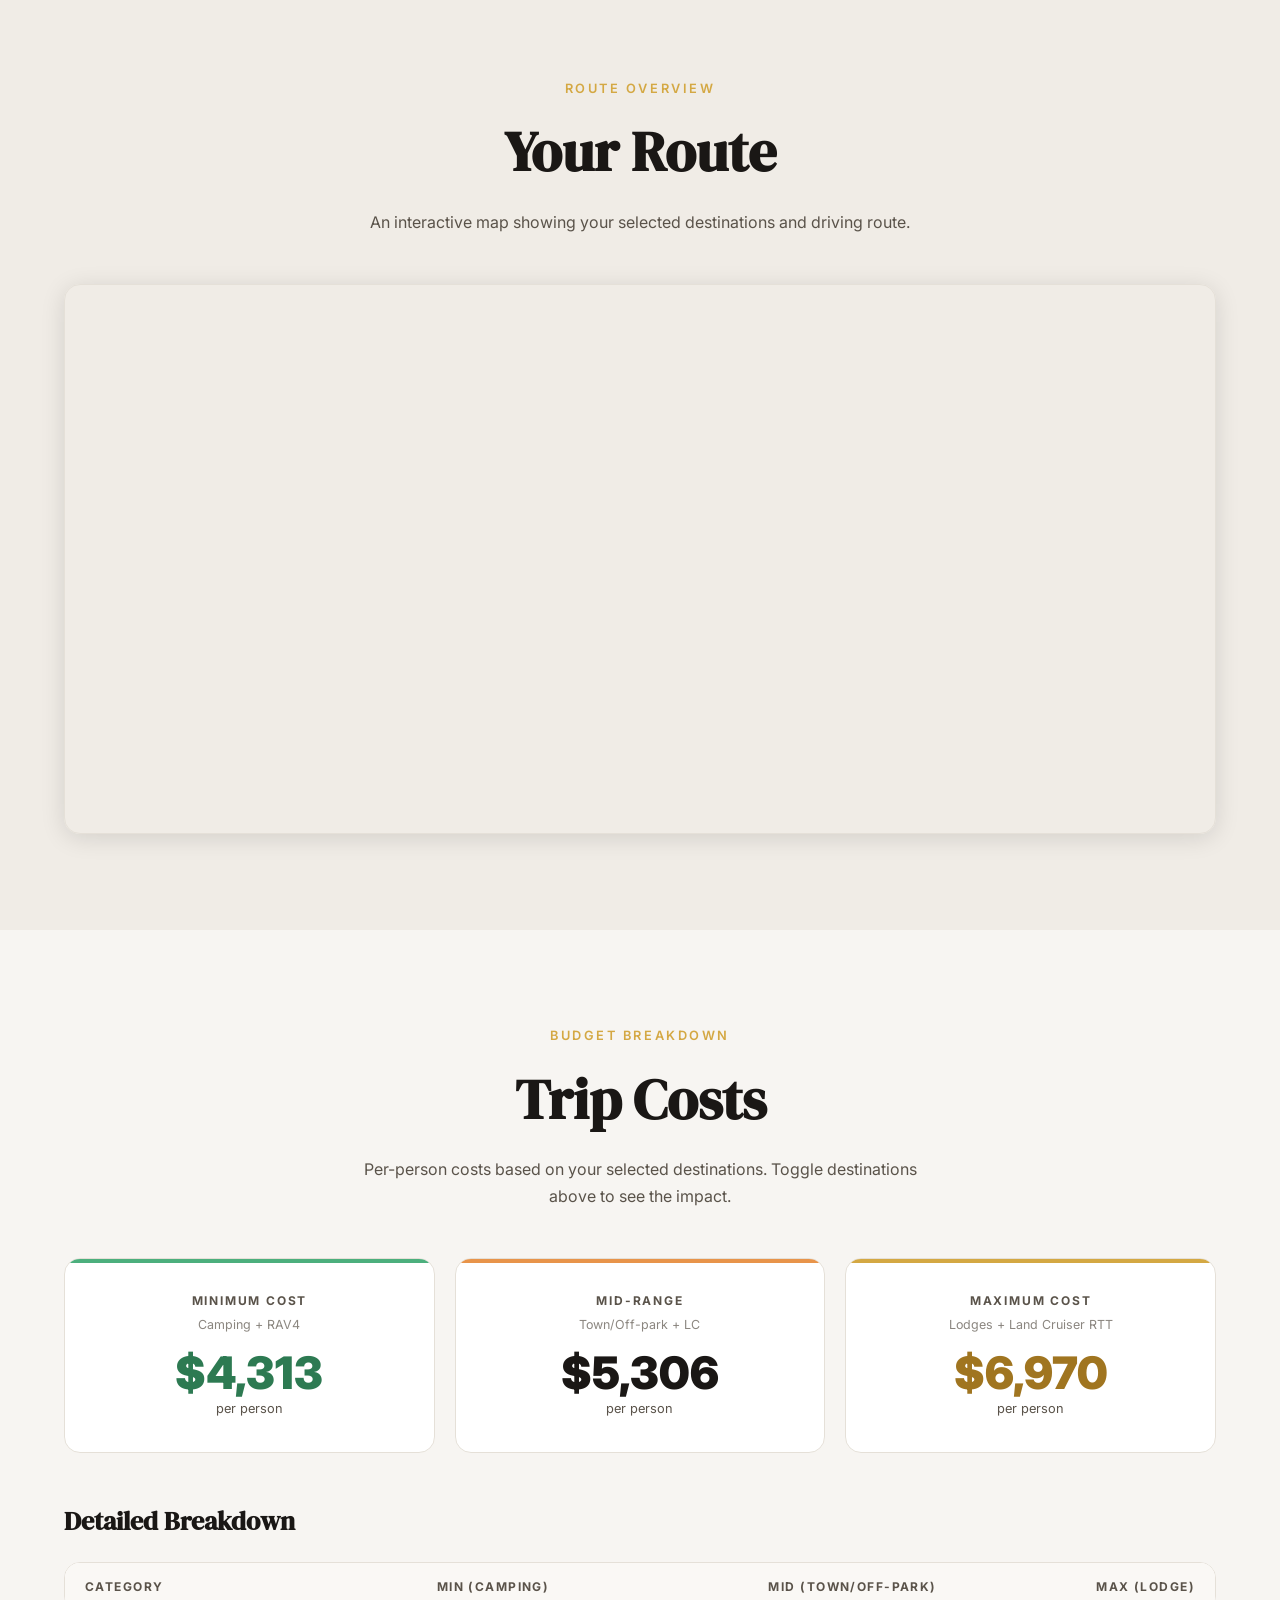
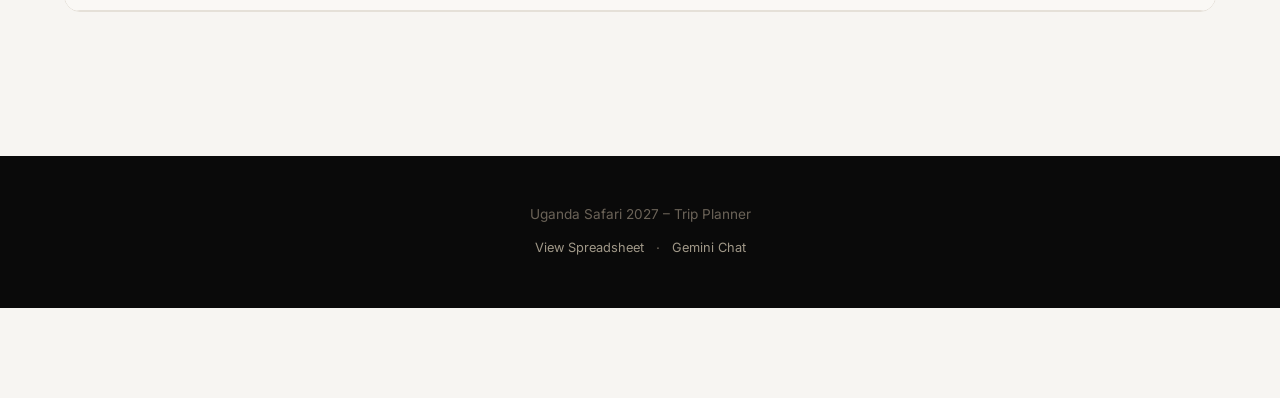
==== commit 8dafec6e: "Rename Gateway option to Town/Off-park" ====
--- a/index.html
+++ b/index.html
@@ -187,7 +187,7 @@
             </div>
             <div class="cost-card cost-card-mid" id="cost-card-mid">
                 <div class="cost-card-label">Mid-Range</div>
-                <div class="cost-card-sublabel">Gateway Towns + LC</div>
+                <div class="cost-card-sublabel">Town/Off-park + LC</div>
                 <div class="cost-card-amount" id="cost-mid">$5,306</div>
                 <div class="cost-card-per">per person</div>
             </div>
@@ -208,7 +208,7 @@
                         <tr>
                             <th>Category</th>
                             <th>Min (Camping)</th>
-                            <th>Mid (Gateway)</th>
+                            <th>Mid (Town/Off-park)</th>
                             <th>Max (Lodge)</th>
                         </tr>
                     </thead>
@@ -263,7 +263,7 @@
                         <span class="ticker-cost-amount" id="ticker-cost-camp">$0</span>
                     </div>
                     <div class="ticker-cost-item ticker-gateway">
-                        <span class="ticker-cost-label">Gateway</span>
+                        <span class="ticker-cost-label">Town/Off-park</span>
                         <span class="ticker-cost-amount" id="ticker-cost-gateway">$0</span>
                     </div>
                     <div class="ticker-cost-item ticker-lodge">
